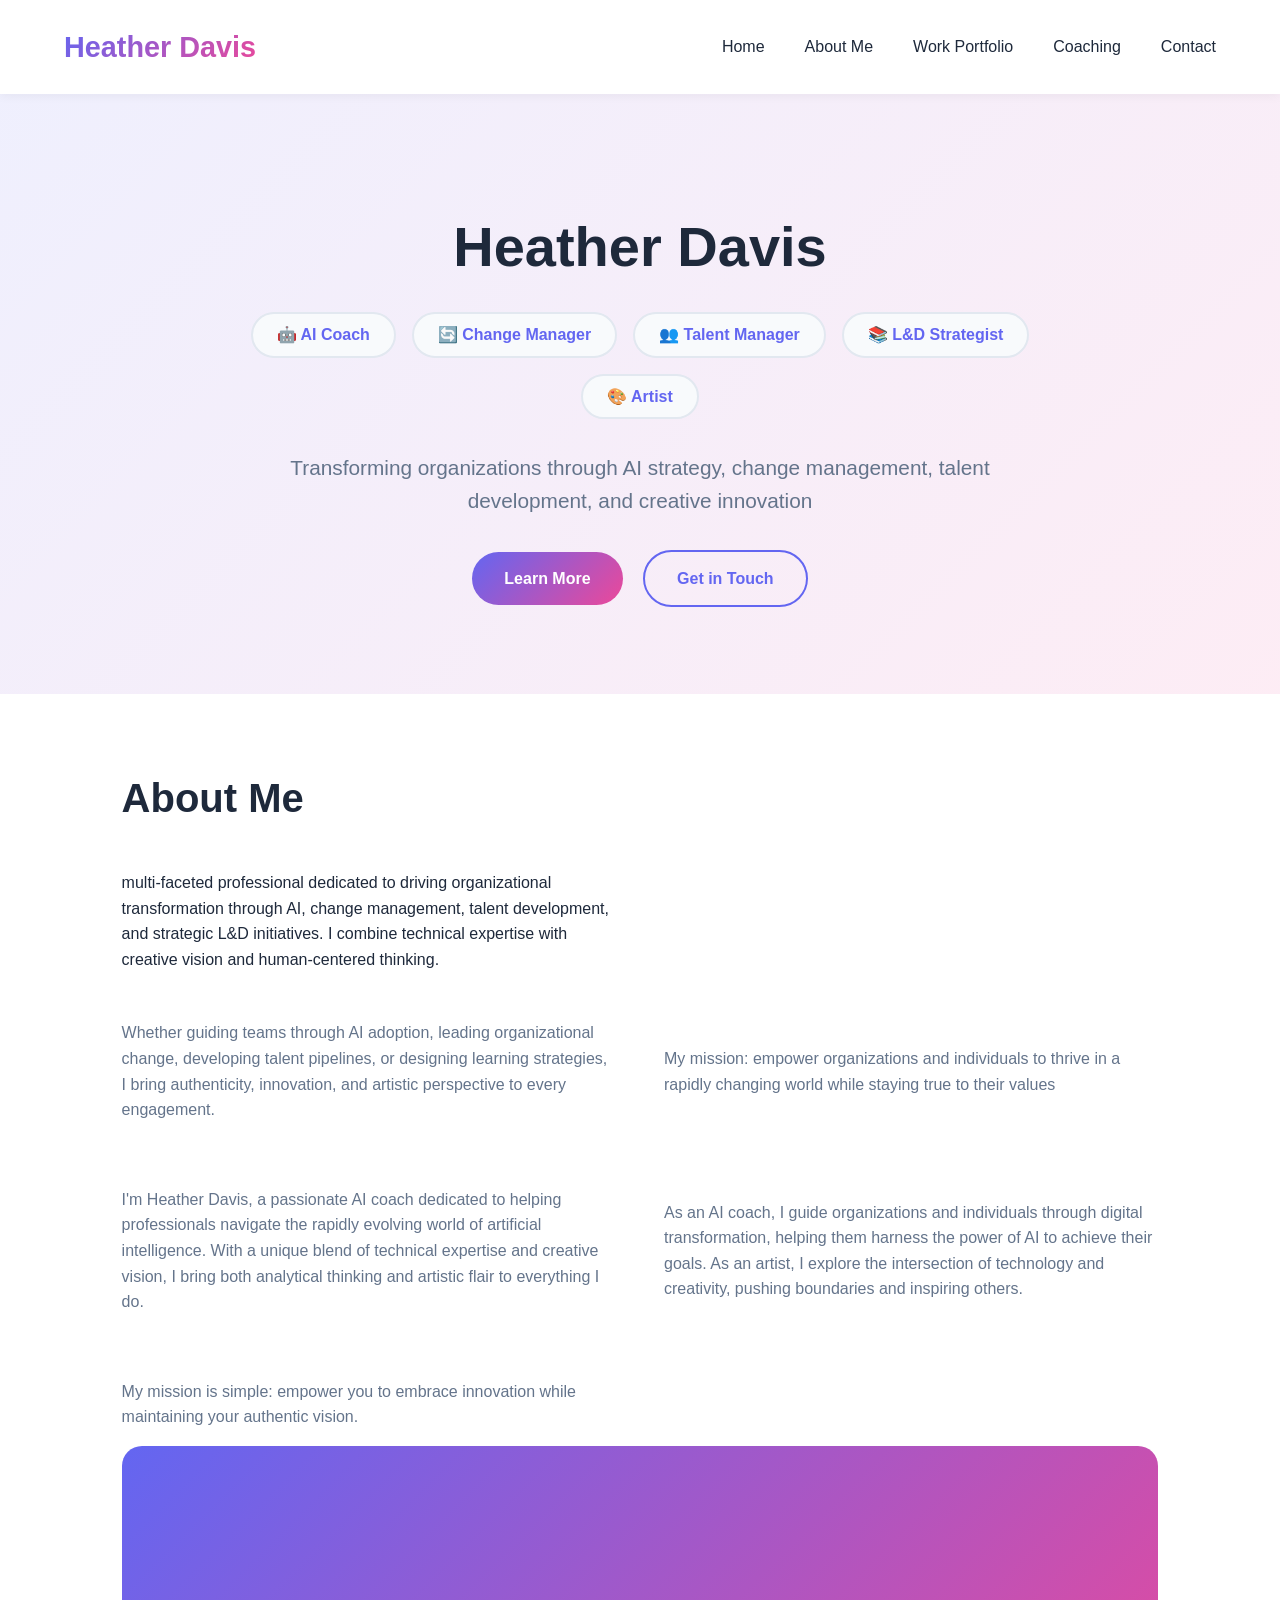
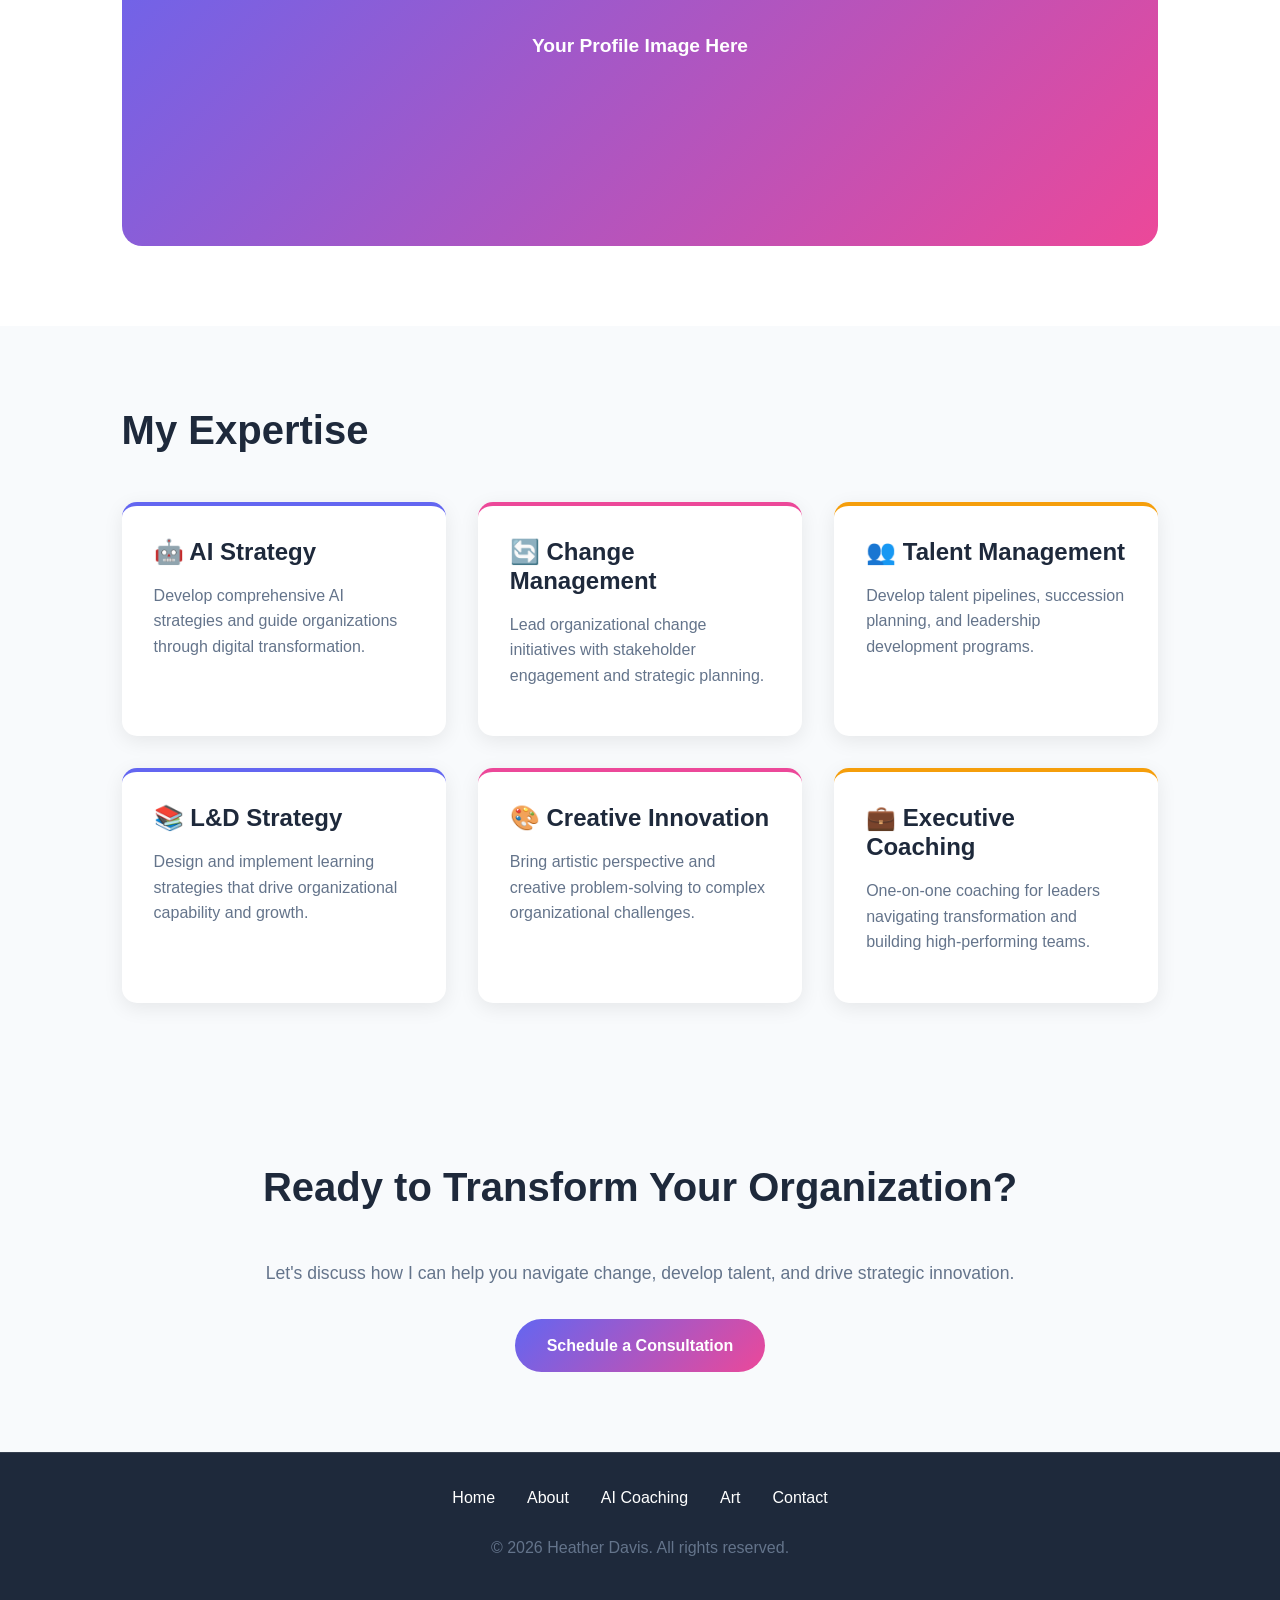
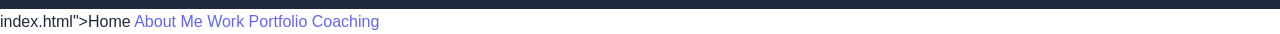
==== index.html @ 2536918d "first commit" ====
<!DOCTYPE html>
<html lang="en">
<head>
  <meta charset="UTF-8">
  <meta name="viewport" content="width=device-width, initial-scale=1.0">
  <title>Heather Davis - AI Coach & Artist</title>
  <link rel="stylesheet" href="css/styles.css">
</head>
<body>
  <!-- Navigation -->
  <header>
    <nav>
      <div class="logo">Heather Davis</div>
      <ul class="nav-links">
        <li><a href="index.html">Home</a></li>
        <li><a href="pages/about.html">About Me</a></li>
        <li><a href="pages/work-portfolio.html">Work Portfolio</a></li>
        <li><a href="pages/coaching.html">Coaching</a></li>
        <li><a href="pages/contact.html">Contact</a></li>
      </ul>
    </nav>
  </header>

  <!-- Hero Section -->
  <section id="home" class="hero">
    <div class="hero-content">
      <h1>Heather Davis</h1>
      <div class="hero-roles">
        <span class="role-badge">🤖 AI Coach</span>
        <span class="role-badge">🔄 Change Manager</span>
        <span class="role-badge">👥 Talent Manager</span>
        <span class="role-badge">📚 L&D Strategist</span>
        <span class="role-badge">🎨 Artist</span>
      </div>
      <p class="hero-subtitle">Transforming organizations through AI strategy, change management, talent development, and creative innovation</p>
      <div style="margin-top: 2rem;">
        <a href="pages/about.html" class="btn btn-primary">Learn More</a>
        <a href="pages/contact.html" class="btn btn-secondary" style="margin-left: 1rem;">Get in Touch</a>
      </div>
    </div>
  </section>

  <!-- About Section -->
  <section id="about">
    <div class="container">
      <h2>About Me</h2>
      <div class="about">multi-faceted professional dedicated to driving organizational transformation through AI, change management, talent development, and strategic L&D initiatives. I combine technical expertise with creative vision and human-centered thinking.</p>
          <p>Whether guiding teams through AI adoption, leading organizational change, developing talent pipelines, or designing learning strategies, I bring authenticity, innovation, and artistic perspective to every engagement.</p>
          <p>My mission: empower organizations and individuals to thrive in a rapidly changing world while staying true to their values
          <p>I'm Heather Davis, a passionate AI coach dedicated to helping professionals navigate the rapidly evolving world of artificial intelligence. With a unique blend of technical expertise and creative vision, I bring both analytical thinking and artistic flair to everything I do.</p>
          <p>As an AI coach, I guide organizations and individuals through digital transformation, helping them harness the power of AI to achieve their goals. As an artist, I explore the intersection of technology and creativity, pushing boundaries and inspiring others.</p>
          <p>My mission is simple: empower you to embrace innovation while maintaining your authentic vision.</p>
        </div>
        <div class="about-image">
          Your Profile Image Here
        </div>
      </div>
    </div>
  </section>

  <!-- Services Section -->
  <section class="services">
    <div class="container">
      <h2>My Expertise</h2>
      <div class="services-grid">
        <div class="service-card">
          <h3>🤖 AI Strategy</h3>
          <p>Develop comprehensive AI strategies and guide organizations through digital transformation.</p>
        </div>
        <div class="service-card accent-pink">
          <h3>🔄 Change Management</h3>
          <p>Lead organizational change initiatives with stakeholder engagement and strategic planning.</p>
        </div>
        <div class="service-card accent-orange">
          <h3>👥 Talent Management</h3>
          <p>Develop talent pipelines, succession planning, and leadership development programs.</p>
        </div>
        <div class="service-card">
          <h3>📚 L&D Strategy</h3>
          <p>Design and implement learning strategies that drive organizational capability and growth.</p>
        </div>
        <div class="service-card accent-pink">
          <h3>🎨 Creative Innovation</h3>
          <p>Bring artistic perspective and creative problem-solving to complex organizational challenges.</p>
        </div>
        <div class="service-card accent-orange">
          <h3>💼 Executive Coaching</h3>
          <p>One-on-one coaching for leaders navigating transformation and building high-performing teams.</p>
        </div>
      </div>
    </div>
  </section>

  <!-- CTA Section -->
  <section style="background: var(--light-bg); text-align: center; padding: 5rem 5%;">
    <div class="container">
      <h2>Ready to Transform Your Organization?</h2>
      <p style="font-size: 1.1rem; margin-bottom: 2rem;">Let's discuss how I can help you navigate change, develop talent, and drive strategic innovation.</p>
      <a href="pages/contact.html" class="btn btn-primary">Schedule a Consultation</a>
    </div>
  </section>

  <!-- Footer -->
  <footer>
    <div class="footer-content">
      <div class="footer-links">
        <a href="#home">Home</a>
        <a href="#about">About</a>
        <a href="pages/coaching.html">AI Coaching</a>
        <a href="pages/art.html">Art</a>
        <a href="#contact">Contact</a>
      </div>
      <p>&copy; 2026 Heather Davis. All rights reserved.</p>
    </div>
  </footer>
</body>
</html>
index.html">Home</a>
        <a href="pages/about.html">About Me</a>
        <a href="pages/work-portfolio.html">Work Portfolio</a>
        <a href="pages/coaching.html">Coaching</a>
        <a href="pages/contact.html
---- css/styles.css ----
/* Root Variables */
:root {
  --primary-color: #6366f1;
  --secondary-color: #ec4899;
  --accent-color: #f59e0b;
  --dark-bg: #0f172a;
  --light-bg: #f8fafc;
  --text-dark: #1e293b;
  --text-light: #64748b;
  --border-color: #e2e8f0;
}

/* Global Styles */
* {
  margin: 0;
  padding: 0;
  box-sizing: border-box;
}

html {
  scroll-behavior: smooth;
}

body {
  font-family: 'Segoe UI', Tahoma, Geneva, Verdana, sans-serif;
  line-height: 1.6;
  color: var(--text-dark);
  background-color: #fff;
}

/* Typography */
h1, h2, h3, h4, h5, h6 {
  font-weight: 700;
  line-height: 1.2;
}

h1 {
  font-size: 3.5rem;
}

h2 {
  font-size: 2.5rem;
}

h3 {
  font-size: 1.5rem;
}

p {
  color: var(--text-light);
  margin-bottom: 1rem;
}

a {
  color: var(--primary-color);
  text-decoration: none;
  transition: color 0.3s ease;
}

a:hover {
  color: var(--secondary-color);
}

/* Navigation */
header {
  background: #fff;
  box-shadow: 0 2px 10px rgba(0, 0, 0, 0.05);
  position: sticky;
  top: 0;
  z-index: 100;
}

nav {
  display: flex;
  justify-content: space-between;
  align-items: center;
  padding: 1.5rem 5%;
  max-width: 1400px;
  margin: 0 auto;
}

.logo {
  font-size: 1.8rem;
  font-weight: 800;
  background: linear-gradient(135deg, var(--primary-color) 0%, var(--secondary-color) 100%);
  -webkit-background-clip: text;
  -webkit-text-fill-color: transparent;
  background-clip: text;
}

.nav-links {
  display: flex;
  list-style: none;
  gap: 2.5rem;
}

.nav-links a {
  color: var(--text-dark);
  font-weight: 500;
  transition: all 0.3s ease;
  position: relative;
}

.nav-links a::after {
  content: '';
  position: absolute;
  bottom: -5px;
  left: 0;
  width: 0;
  height: 2px;
  background: var(--primary-color);
  transition: width 0.3s ease;
}

.nav-links a:hover::after {
  width: 100%;
}

/* Button Styles */
.btn {
  display: inline-block;
  padding: 0.875rem 2rem;
  border-radius: 50px;
  font-weight: 600;
  transition: all 0.3s ease;
  border: none;
  cursor: pointer;
  text-decoration: none;
}

.btn-primary {
  background: linear-gradient(135deg, var(--primary-color) 0%, var(--secondary-color) 100%);
  color: white;
}

.btn-primary:hover {
  transform: translateY(-2px);
  box-shadow: 0 10px 25px rgba(99, 102, 241, 0.3);
}

.btn-secondary {
  background: transparent;
  border: 2px solid var(--primary-color);
  color: var(--primary-color);
}

.btn-secondary:hover {
  background: var(--primary-color);
  color: white;
}

/* Hero Section */
.hero {
  background: linear-gradient(135deg, rgba(99, 102, 241, 0.1) 0%, rgba(236, 72, 153, 0.1) 100%);
  padding: 6rem 5% 4rem;
  text-align: center;
  min-height: 600px;
  display: flex;
  flex-direction: column;
  justify-content: center;
  align-items: center;
}

.hero-content {
  max-width: 800px;
}

.hero h1 {
  margin-bottom: 1rem;
  color: var(--text-dark);
}

.hero-subtitle {
  font-size: 1.3rem;
  color: var(--text-light);
  margin-bottom: 2rem;
}

.hero-roles {
  display: flex;
  justify-content: center;
  gap: 1rem;
  margin: 2rem 0;
  flex-wrap: wrap;
}

.role-badge {
  display: inline-block;
  padding: 0.5rem 1.5rem;
  background: var(--light-bg);
  border: 2px solid var(--border-color);
  border-radius: 25px;
  font-weight: 600;
  color: var(--primary-color);
}

/* Container */
.container {
  max-width: 1200px;
  margin: 0 auto;
  padding: 0 5%;
}

/* Sections */
section {
  padding: 5rem 5%;
}

section h2 {
  margin-bottom: 3rem;
  color: var(--text-dark);
}

/* About Section */
.about {
  display: grid;
  grid-template-columns: 1fr 1fr;
  gap: 3rem;
  align-items: center;
}

.about-text h3 {
  color: var(--primary-color);
  margin-bottom: 1rem;
}

.about-text p {
  margin-bottom: 1.5rem;
  font-size: 1.1rem;
}

.about-image {
  background: linear-gradient(135deg, var(--primary-color) 0%, var(--secondary-color) 100%);
  border-radius: 20px;
  min-height: 400px;
  display: flex;
  align-items: center;
  justify-content: center;
  color: white;
  font-size: 1.2rem;
  font-weight: 600;
}

/* Services / Features */
.services {
  background: var(--light-bg);
}

.services-grid {
  display: grid;
  grid-template-columns: repeat(auto-fit, minmax(280px, 1fr));
  gap: 2rem;
}

.service-card {
  background: white;
  padding: 2rem;
  border-radius: 15px;
  box-shadow: 0 5px 20px rgba(0, 0, 0, 0.08);
  transition: all 0.3s ease;
  border-top: 4px solid var(--primary-color);
}

.service-card:hover {
  transform: translateY(-5px);
  box-shadow: 0 15px 40px rgba(0, 0, 0, 0.12);
}

.service-card h3 {
  color: var(--text-dark);
  margin-bottom: 1rem;
}

.service-card.accent-pink {
  border-top-color: var(--secondary-color);
}

.service-card.accent-orange {
  border-top-color: var(--accent-color);
}

/* Portfolio Section */
.portfolio-grid {
  display: grid;
  grid-template-columns: repeat(auto-fit, minmax(300px, 1fr));
  gap: 2rem;
}

.portfolio-item {
  border-radius: 15px;
  overflow: hidden;
  box-shadow: 0 5px 20px rgba(0, 0, 0, 0.1);
  transition: all 0.3s ease;
  background: linear-gradient(135deg, var(--primary-color) 0%, var(--secondary-color) 100%);
  min-height: 250px;
  display: flex;
  align-items: center;
  justify-content: center;
  color: white;
  font-weight: 600;
  font-size: 1.1rem;
  text-align: center;
  padding: 2rem;
}

.portfolio-item:hover {
  transform: scale(1.05);
  box-shadow: 0 15px 40px rgba(0, 0, 0, 0.2);
}

/* Contact Section */
.contact {
  background: linear-gradient(135deg, var(--dark-bg) 0%, rgba(15, 23, 42, 0.8) 100%);
  color: white;
  text-align: center;
}

.contact h2 {
  color: white;
}

.contact p {
  color: rgba(255, 255, 255, 0.8);
}

.contact-content {
  display: grid;
  grid-template-columns: repeat(auto-fit, minmax(250px, 1fr));
  gap: 2rem;
  margin: 3rem 0;
}

.contact-item {
  background: rgba(255, 255, 255, 0.1);
  padding: 2rem;
  border-radius: 15px;
  border: 1px solid rgba(255, 255, 255, 0.2);
}

.contact-item h3 {
  color: var(--primary-color);
  margin-bottom: 0.5rem;
}

.contact-item a {
  color: white;
  font-weight: 600;
}

/* Footer */
footer {
  background: var(--text-dark);
  color: white;
  text-align: center;
  padding: 2rem 5%;
  border-top: 1px solid rgba(255, 255, 255, 0.1);
}

.footer-content {
  max-width: 1200px;
  margin: 0 auto;
}

.footer-links {
  display: flex;
  justify-content: center;
  gap: 2rem;
  margin-bottom: 1.5rem;
  flex-wrap: wrap;
}

.footer-links a {
  color: white;
  transition: color 0.3s ease;
}

.footer-links a:hover {
  color: var(--primary-color);
}

/* Responsive */
@media (max-width: 768px) {
  h1 {
    font-size: 2.5rem;
  }

  h2 {
    font-size: 1.8rem;
  }

  nav {
    flex-direction: column;
    gap: 1.5rem;
  }

  .nav-links {
    gap: 1.5rem;
    flex-wrap: wrap;
    justify-content: center;
  }

  .hero {
    padding: 3rem 5%;
    min-height: auto;
  }

  .about {
    grid-template-columns: 1fr;
  }

  section {
    padding: 3rem 5%;
  }

  .portfolio-grid,
  .services-grid {
    grid-template-columns: 1fr;
  }
}

@media (max-width: 480px) {
  h1 {
    font-size: 1.8rem;
  }

  h2 {
    font-size: 1.3rem;
  }

  .nav-links {
    gap: 1rem;
  }

  .btn {
    padding: 0.75rem 1.5rem;
    font-size: 0.9rem;
  }
}
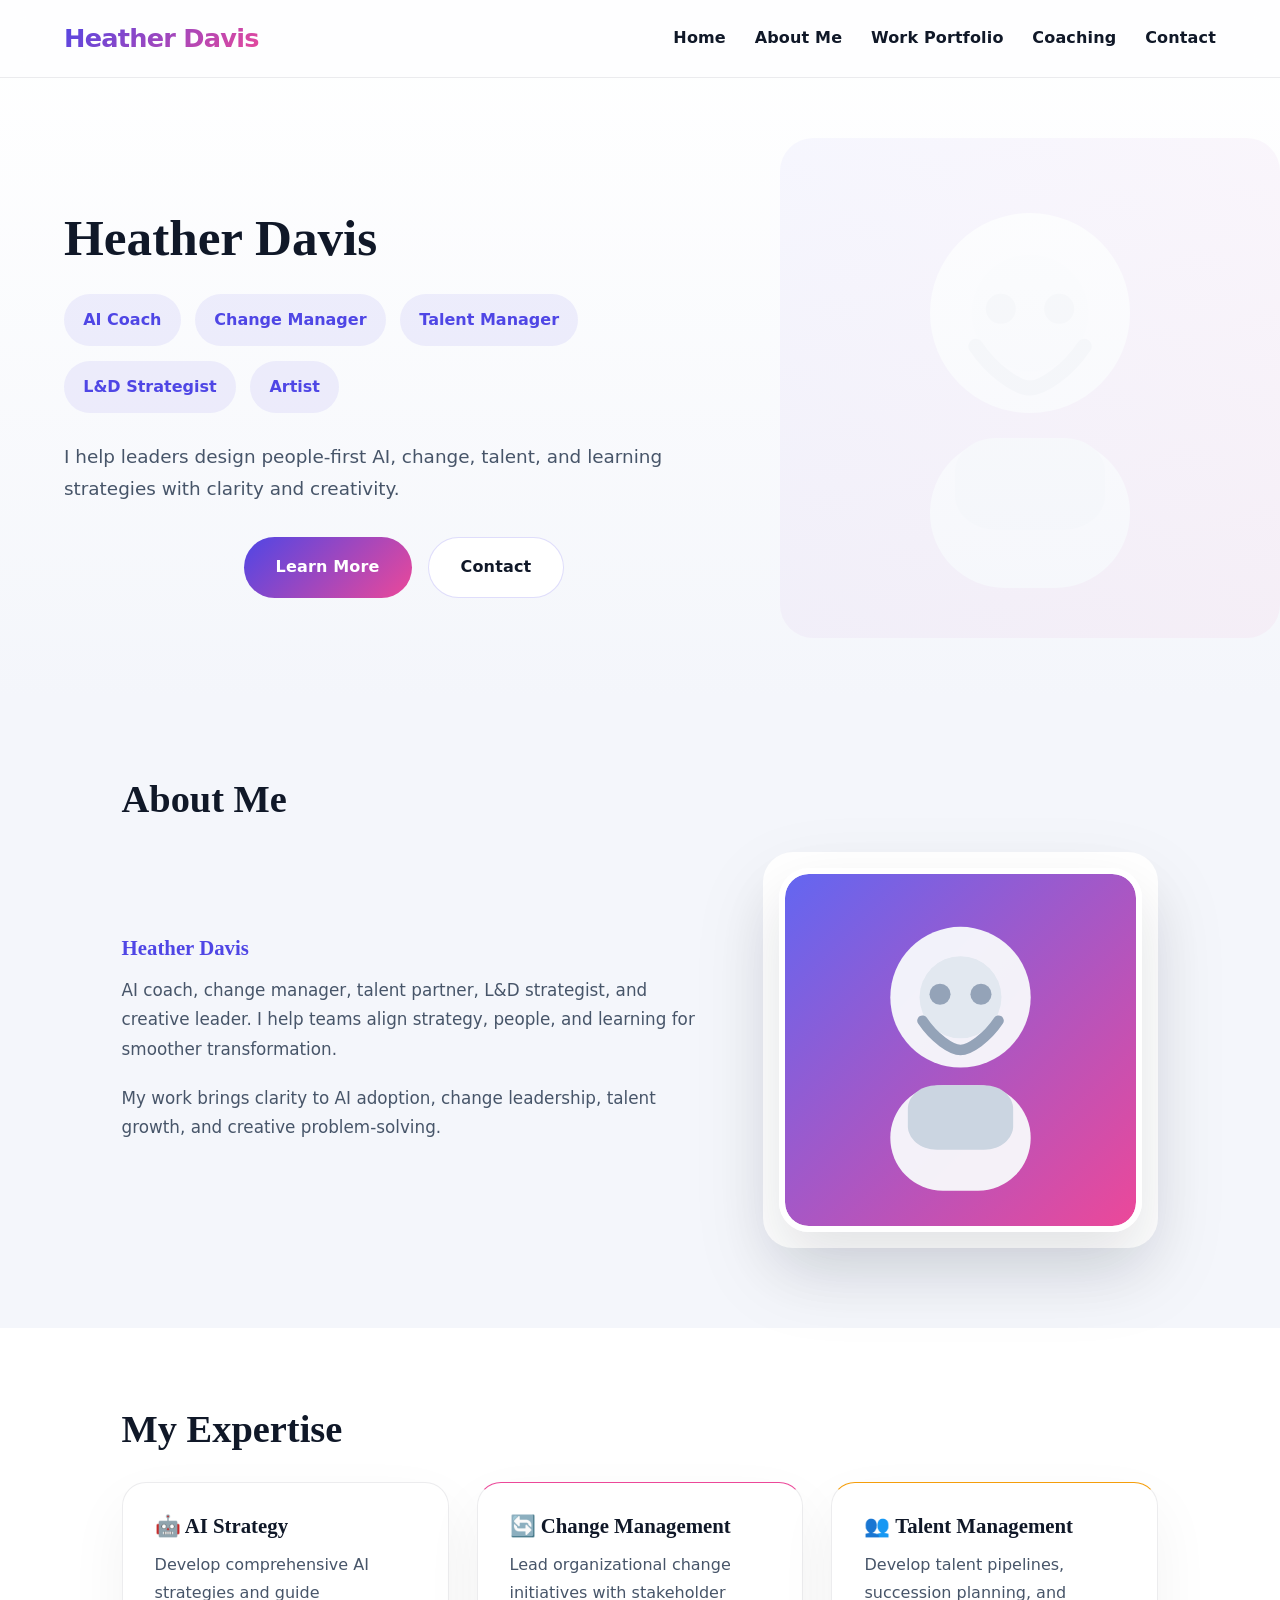
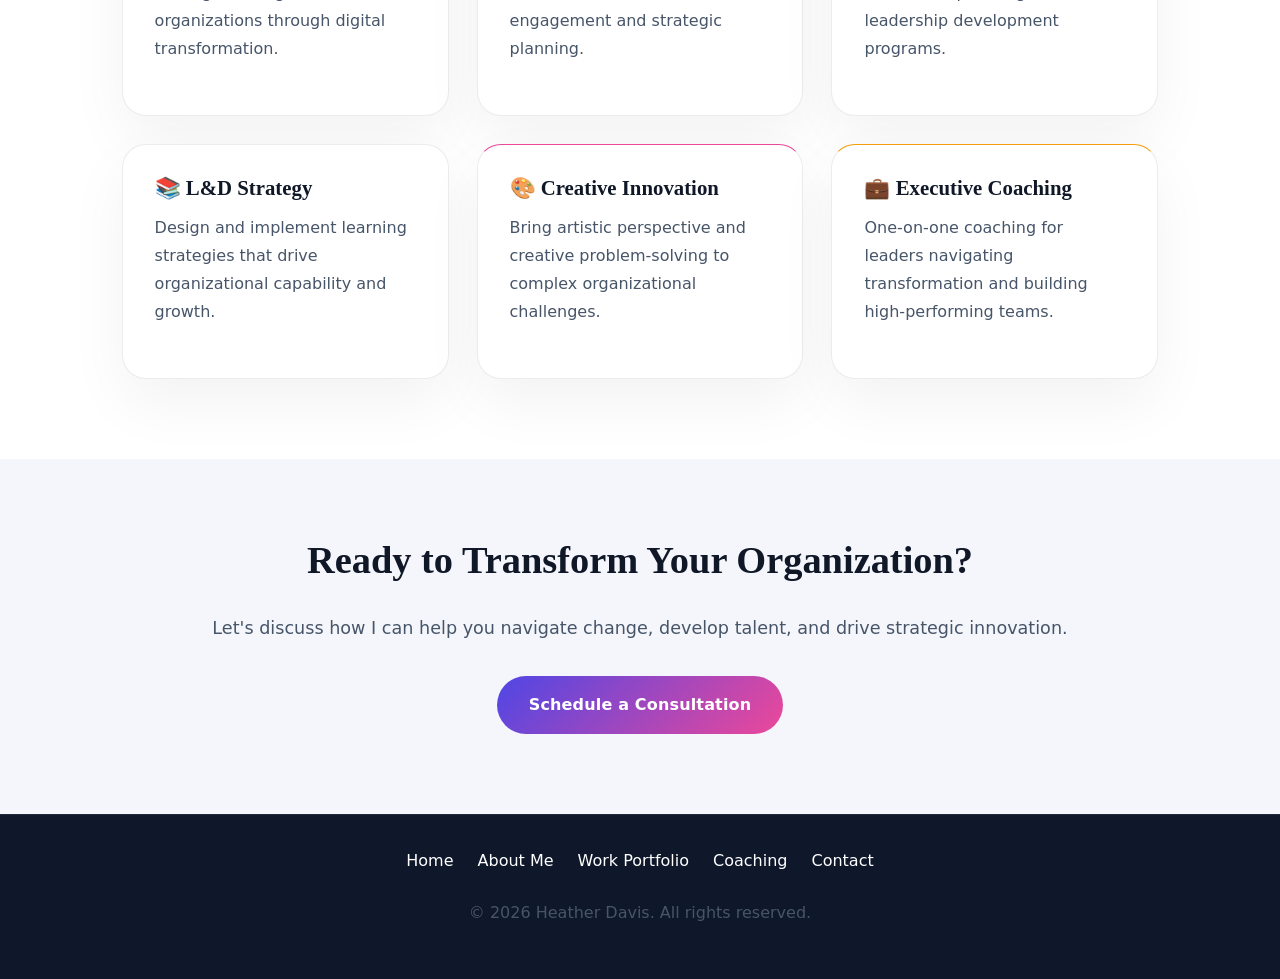
==== commit 37fdbbb2: "update site design" ====
--- a/index.html
+++ b/index.html
@@ -26,16 +26,16 @@
     <div class="hero-content">
       <h1>Heather Davis</h1>
       <div class="hero-roles">
-        <span class="role-badge">🤖 AI Coach</span>
-        <span class="role-badge">🔄 Change Manager</span>
-        <span class="role-badge">👥 Talent Manager</span>
-        <span class="role-badge">📚 L&D Strategist</span>
-        <span class="role-badge">🎨 Artist</span>
+        <span class="role-badge">AI Coach</span>
+        <span class="role-badge">Change Manager</span>
+        <span class="role-badge">Talent Manager</span>
+        <span class="role-badge">L&D Strategist</span>
+        <span class="role-badge">Artist</span>
       </div>
-      <p class="hero-subtitle">Transforming organizations through AI strategy, change management, talent development, and creative innovation</p>
-      <div style="margin-top: 2rem;">
+      <p class="hero-subtitle">I help leaders design people-first AI, change, talent, and learning strategies with clarity and creativity.</p>
+      <div style="margin-top: 2rem; display: flex; gap: 1rem; flex-wrap: wrap; justify-content: center;">
         <a href="pages/about.html" class="btn btn-primary">Learn More</a>
-        <a href="pages/contact.html" class="btn btn-secondary" style="margin-left: 1rem;">Get in Touch</a>
+        <a href="pages/contact.html" class="btn btn-secondary">Contact</a>
       </div>
     </div>
   </section>
@@ -44,15 +44,14 @@
   <section id="about">
     <div class="container">
       <h2>About Me</h2>
-      <div class="about">multi-faceted professional dedicated to driving organizational transformation through AI, change management, talent development, and strategic L&D initiatives. I combine technical expertise with creative vision and human-centered thinking.</p>
-          <p>Whether guiding teams through AI adoption, leading organizational change, developing talent pipelines, or designing learning strategies, I bring authenticity, innovation, and artistic perspective to every engagement.</p>
-          <p>My mission: empower organizations and individuals to thrive in a rapidly changing world while staying true to their values
-          <p>I'm Heather Davis, a passionate AI coach dedicated to helping professionals navigate the rapidly evolving world of artificial intelligence. With a unique blend of technical expertise and creative vision, I bring both analytical thinking and artistic flair to everything I do.</p>
-          <p>As an AI coach, I guide organizations and individuals through digital transformation, helping them harness the power of AI to achieve their goals. As an artist, I explore the intersection of technology and creativity, pushing boundaries and inspiring others.</p>
-          <p>My mission is simple: empower you to embrace innovation while maintaining your authentic vision.</p>
+      <div class="about">
+        <div class="about-text">
+          <h3>Heather Davis</h3>
+          <p>AI coach, change manager, talent partner, L&D strategist, and creative leader. I help teams align strategy, people, and learning for smoother transformation.</p>
+          <p>My work brings clarity to AI adoption, change leadership, talent growth, and creative problem-solving.</p>
         </div>
         <div class="about-image">
-          Your Profile Image Here
+          <img src="assets/headshot.svg" alt="Headshot of Heather Davis" class="profile-photo">
         </div>
       </div>
     </div>
@@ -104,19 +103,14 @@
   <footer>
     <div class="footer-content">
       <div class="footer-links">
-        <a href="#home">Home</a>
-        <a href="#about">About</a>
-        <a href="pages/coaching.html">AI Coaching</a>
-        <a href="pages/art.html">Art</a>
-        <a href="#contact">Contact</a>
+        <a href="index.html">Home</a>
+        <a href="pages/about.html">About Me</a>
+        <a href="pages/work-portfolio.html">Work Portfolio</a>
+        <a href="pages/coaching.html">Coaching</a>
+        <a href="pages/contact.html">Contact</a>
       </div>
       <p>&copy; 2026 Heather Davis. All rights reserved.</p>
     </div>
   </footer>
 </body>
 </html>
-index.html">Home</a>
-        <a href="pages/about.html">About Me</a>
-        <a href="pages/work-portfolio.html">Work Portfolio</a>
-        <a href="pages/coaching.html">Coaching</a>
-        <a href="pages/contact.html
--- a/css/styles.css
+++ b/css/styles.css
@@ -1,13 +1,13 @@
 /* Root Variables */
 :root {
-  --primary-color: #6366f1;
+  --primary-color: #4f46e5;
   --secondary-color: #ec4899;
   --accent-color: #f59e0b;
   --dark-bg: #0f172a;
-  --light-bg: #f8fafc;
-  --text-dark: #1e293b;
-  --text-light: #64748b;
-  --border-color: #e2e8f0;
+  --light-bg: #f4f6fb;
+  --text-dark: #101828;
+  --text-light: #475569;
+  --border-color: #dbeafe;
 }
 
 /* Global Styles */
@@ -22,39 +22,72 @@
 }
 
 body {
-  font-family: 'Segoe UI', Tahoma, Geneva, Verdana, sans-serif;
-  line-height: 1.6;
-  color: var(--text-dark);
-  background-color: #fff;
+  font-family: Inter, system-ui, -apple-system, BlinkMacSystemFont, 'Segoe UI', sans-serif;
+  font-size: 1rem;
+  line-height: 1.75;
+  color: var(--text-dark);
+  background-color: var(--light-bg);
+  text-rendering: optimizeLegibility;
+}
+
+img {
+  max-width: 100%;
+  display: block;
+}
+
+button,
+input,
+textarea,
+select {
+  font: inherit;
 }
 
 /* Typography */
-h1, h2, h3, h4, h5, h6 {
+body,
+button,
+input,
+textarea,
+select,
+a {
+  font-family: Inter, system-ui, -apple-system, BlinkMacSystemFont, 'Segoe UI', sans-serif;
+}
+
+h1,
+h2,
+h3,
+h4,
+h5,
+h6 {
+  font-family: Georgia, Cambria, 'Times New Roman', serif;
   font-weight: 700;
-  line-height: 1.2;
+  line-height: 1.1;
 }
 
 h1 {
-  font-size: 3.5rem;
+  font-size: clamp(2.8rem, 4vw, 4rem);
 }
 
 h2 {
-  font-size: 2.5rem;
+  font-size: clamp(2rem, 3vw, 2.8rem);
 }
 
 h3 {
-  font-size: 1.5rem;
+  font-size: 1.3rem;
+}
+
+p,
+li {
+  color: var(--text-light);
 }
 
 p {
-  color: var(--text-light);
-  margin-bottom: 1rem;
+  margin-bottom: 1.25rem;
 }
 
 a {
   color: var(--primary-color);
   text-decoration: none;
-  transition: color 0.3s ease;
+  transition: color 0.25s ease;
 }
 
 a:hover {
@@ -63,8 +96,9 @@
 
 /* Navigation */
 header {
-  background: #fff;
-  box-shadow: 0 2px 10px rgba(0, 0, 0, 0.05);
+  background: rgba(255, 255, 255, 0.88);
+  backdrop-filter: blur(12px);
+  border-bottom: 1px solid rgba(15, 23, 42, 0.08);
   position: sticky;
   top: 0;
   z-index: 100;
@@ -74,42 +108,42 @@
   display: flex;
   justify-content: space-between;
   align-items: center;
-  padding: 1.5rem 5%;
+  padding: 1rem 5%;
   max-width: 1400px;
   margin: 0 auto;
 }
 
 .logo {
-  font-size: 1.8rem;
+  font-size: 1.6rem;
   font-weight: 800;
-  background: linear-gradient(135deg, var(--primary-color) 0%, var(--secondary-color) 100%);
+  letter-spacing: -0.03em;
+  background: linear-gradient(135deg, var(--primary-color), var(--secondary-color));
   -webkit-background-clip: text;
   -webkit-text-fill-color: transparent;
-  background-clip: text;
 }
 
 .nav-links {
   display: flex;
   list-style: none;
-  gap: 2.5rem;
+  gap: 1.8rem;
 }
 
 .nav-links a {
   color: var(--text-dark);
-  font-weight: 500;
-  transition: all 0.3s ease;
+  font-weight: 600;
+  letter-spacing: 0.01em;
   position: relative;
 }
 
 .nav-links a::after {
   content: '';
   position: absolute;
-  bottom: -5px;
+  bottom: -6px;
   left: 0;
   width: 0;
   height: 2px;
   background: var(--primary-color);
-  transition: width 0.3s ease;
+  transition: width 0.25s ease;
 }
 
 .nav-links a:hover::after {
@@ -118,14 +152,16 @@
 
 /* Button Styles */
 .btn {
-  display: inline-block;
-  padding: 0.875rem 2rem;
-  border-radius: 50px;
-  font-weight: 600;
-  transition: all 0.3s ease;
+  display: inline-flex;
+  align-items: center;
+  justify-content: center;
+  padding: 0.95rem 2rem;
+  border-radius: 999px;
+  font-weight: 700;
+  letter-spacing: 0.01em;
+  transition: transform 0.25s ease, box-shadow 0.25s ease;
   border: none;
   cursor: pointer;
-  text-decoration: none;
 }
 
 .btn-primary {
@@ -135,34 +171,36 @@
 
 .btn-primary:hover {
   transform: translateY(-2px);
-  box-shadow: 0 10px 25px rgba(99, 102, 241, 0.3);
+  box-shadow: 0 18px 40px rgba(79, 70, 229, 0.18);
 }
 
 .btn-secondary {
-  background: transparent;
-  border: 2px solid var(--primary-color);
-  color: var(--primary-color);
+  background: white;
+  border: 1.5px solid rgba(79, 70, 229, 0.18);
+  color: var(--text-dark);
 }
 
 .btn-secondary:hover {
-  background: var(--primary-color);
-  color: white;
+  background: rgba(79, 70, 229, 0.06);
 }
 
 /* Hero Section */
 .hero {
-  background: linear-gradient(135deg, rgba(99, 102, 241, 0.1) 0%, rgba(236, 72, 153, 0.1) 100%);
+  background: linear-gradient(180deg, rgba(255, 255, 255, 0.95), rgba(244, 246, 251, 0.95)),
+    url('../assets/headshot.svg') center right / 500px no-repeat;
   padding: 6rem 5% 4rem;
-  text-align: center;
-  min-height: 600px;
+  min-height: 620px;
   display: flex;
-  flex-direction: column;
-  justify-content: center;
   align-items: center;
 }
 
+.hero-alt {
+  background: linear-gradient(180deg, rgba(255, 255, 255, 0.95), rgba(244, 246, 251, 0.95));
+}
+
 .hero-content {
-  max-width: 800px;
+  max-width: 680px;
+  text-align: left;
 }
 
 .hero h1 {
@@ -171,27 +209,107 @@
 }
 
 .hero-subtitle {
-  font-size: 1.3rem;
+  font-size: 1.15rem;
   color: var(--text-light);
   margin-bottom: 2rem;
+  max-width: 680px;
 }
 
 .hero-roles {
   display: flex;
-  justify-content: center;
-  gap: 1rem;
-  margin: 2rem 0;
   flex-wrap: wrap;
+  gap: 0.9rem;
+  margin: 1.75rem 0;
 }
 
 .role-badge {
-  display: inline-block;
-  padding: 0.5rem 1.5rem;
+  padding: 0.75rem 1.2rem;
+  border-radius: 999px;
+  background: rgba(79, 70, 229, 0.08);
+  color: var(--primary-color);
+  font-weight: 700;
+}
+
+.section-intro {
+  max-width: 760px;
+  margin: 0 auto 2.5rem;
+  color: var(--text-light);
+  line-height: 1.8;
+}
+
+.section-intro p {
+  margin-bottom: 0;
+}
+
+.section-alt {
   background: var(--light-bg);
-  border: 2px solid var(--border-color);
-  border-radius: 25px;
+}
+
+.card-grid,
+.contact-grid {
+  display: grid;
+  gap: 1.75rem;
+  grid-template-columns: repeat(auto-fit, minmax(280px, 1fr));
+}
+
+.contact-item {
+  background: white;
+  border: 1px solid rgba(15, 23, 42, 0.08);
+  border-radius: 24px;
+  padding: 1.75rem;
+  box-shadow: 0 20px 60px rgba(15, 23, 42, 0.04);
+}
+
+.contact-item h3 {
+  margin-bottom: 0.75rem;
+}
+
+.contact-item p {
+  margin-bottom: 1rem;
+  color: var(--text-light);
+}
+
+.contact-item a {
+  color: var(--primary-color);
+  font-weight: 700;
+}
+
+.form-card {
+  background: white;
+  border-radius: 24px;
+  padding: 2rem;
+  box-shadow: 0 30px 80px rgba(15, 23, 42, 0.08);
+  border: 1px solid rgba(15, 23, 42, 0.06);
+}
+
+.form-field {
+  display: grid;
+  gap: 0.75rem;
+  margin-bottom: 1.5rem;
+}
+
+.form-field label {
   font-weight: 600;
-  color: var(--primary-color);
+  color: var(--text-dark);
+}
+
+.form-field input,
+.form-field textarea,
+.form-field select {
+  width: 100%;
+  padding: 1rem 1.05rem;
+  border: 1px solid rgba(15, 23, 42, 0.12);
+  border-radius: 18px;
+  background: #fff;
+  transition: border-color 0.25s ease, box-shadow 0.25s ease;
+}
+
+.form-field input:focus,
+.form-field textarea:focus,
+.form-field select:focus {
+  outline: none;
+  border-color: rgba(79, 70, 229, 0.4);
+  box-shadow: 0 0 0 4px rgba(79, 70, 229, 0.08);
 }
 
 /* Container */
@@ -207,14 +325,20 @@
 }
 
 section h2 {
-  margin-bottom: 3rem;
-  color: var(--text-dark);
+  margin-bottom: 2rem;
+  color: var(--text-dark);
+}
+
+.section-intro {
+  max-width: 720px;
+  margin-bottom: 2rem;
+  color: var(--text-light);
 }
 
 /* About Section */
 .about {
   display: grid;
-  grid-template-columns: 1fr 1fr;
+  grid-template-columns: minmax(0, 1.5fr) minmax(260px, 1fr);
   gap: 3rem;
   align-items: center;
 }
@@ -225,92 +349,94 @@
 }
 
 .about-text p {
-  margin-bottom: 1.5rem;
-  font-size: 1.1rem;
+  margin-bottom: 1.25rem;
+  font-size: 1.05rem;
 }
 
 .about-image {
-  background: linear-gradient(135deg, var(--primary-color) 0%, var(--secondary-color) 100%);
-  border-radius: 20px;
-  min-height: 400px;
+  border-radius: 30px;
+  background: white;
+  padding: 1rem;
+  box-shadow: 0 30px 80px rgba(15, 23, 42, 0.08);
+  display: grid;
+  place-items: center;
+}
+
+.profile-photo {
+  width: 100%;
+  border-radius: 30px;
+  border: 6px solid white;
+  box-shadow: 0 28px 60px rgba(15, 23, 42, 0.12);
+}
+
+/* Services / Features */
+.services {
+  background: white;
+}
+
+.services-grid {
+  display: grid;
+  grid-template-columns: repeat(auto-fit, minmax(280px, 1fr));
+  gap: 1.75rem;
+}
+
+.service-card {
+  background: white;
+  border: 1px solid rgba(15, 23, 42, 0.08);
+  padding: 2rem;
+  border-radius: 24px;
+  box-shadow: 0 24px 60px rgba(15, 23, 42, 0.05);
+  transition: transform 0.3s ease, box-shadow 0.3s ease;
+}
+
+.service-card:hover {
+  transform: translateY(-4px);
+  box-shadow: 0 32px 80px rgba(15, 23, 42, 0.1);
+}
+
+.service-card h3 {
+  color: var(--text-dark);
+  margin-bottom: 0.85rem;
+}
+
+.service-card.accent-pink {
+  border-top-color: var(--secondary-color);
+}
+
+.service-card.accent-orange {
+  border-top-color: var(--accent-color);
+}
+
+/* Portfolio Section */
+.portfolio-grid {
+  display: grid;
+  grid-template-columns: repeat(auto-fit, minmax(280px, 1fr));
+  gap: 1.75rem;
+}
+
+.portfolio-item {
+  border-radius: 24px;
+  overflow: hidden;
+  background: white;
+  box-shadow: 0 24px 60px rgba(15, 23, 42, 0.06);
+  transition: transform 0.3s ease, box-shadow 0.3s ease;
+  min-height: 260px;
   display: flex;
   align-items: center;
   justify-content: center;
-  color: white;
-  font-size: 1.2rem;
-  font-weight: 600;
-}
-
-/* Services / Features */
-.services {
-  background: var(--light-bg);
-}
-
-.services-grid {
-  display: grid;
-  grid-template-columns: repeat(auto-fit, minmax(280px, 1fr));
-  gap: 2rem;
-}
-
-.service-card {
-  background: white;
-  padding: 2rem;
-  border-radius: 15px;
-  box-shadow: 0 5px 20px rgba(0, 0, 0, 0.08);
-  transition: all 0.3s ease;
-  border-top: 4px solid var(--primary-color);
-}
-
-.service-card:hover {
-  transform: translateY(-5px);
-  box-shadow: 0 15px 40px rgba(0, 0, 0, 0.12);
-}
-
-.service-card h3 {
-  color: var(--text-dark);
-  margin-bottom: 1rem;
-}
-
-.service-card.accent-pink {
-  border-top-color: var(--secondary-color);
-}
-
-.service-card.accent-orange {
-  border-top-color: var(--accent-color);
-}
-
-/* Portfolio Section */
-.portfolio-grid {
-  display: grid;
-  grid-template-columns: repeat(auto-fit, minmax(300px, 1fr));
-  gap: 2rem;
-}
-
-.portfolio-item {
-  border-radius: 15px;
-  overflow: hidden;
-  box-shadow: 0 5px 20px rgba(0, 0, 0, 0.1);
-  transition: all 0.3s ease;
-  background: linear-gradient(135deg, var(--primary-color) 0%, var(--secondary-color) 100%);
-  min-height: 250px;
-  display: flex;
-  align-items: center;
-  justify-content: center;
-  color: white;
-  font-weight: 600;
-  font-size: 1.1rem;
   text-align: center;
   padding: 2rem;
+  color: var(--text-dark);
 }
 
 .portfolio-item:hover {
-  transform: scale(1.05);
-  box-shadow: 0 15px 40px rgba(0, 0, 0, 0.2);
+  transform: translateY(-4px);
+  box-shadow: 0 34px 90px rgba(15, 23, 42, 0.12);
 }
 
 /* Contact Section */
 .contact {
-  background: linear-gradient(135deg, var(--dark-bg) 0%, rgba(15, 23, 42, 0.8) 100%);
+  background: linear-gradient(135deg, var(--dark-bg) 0%, rgba(15, 23, 42, 0.92) 100%);
   color: white;
   text-align: center;
 }
@@ -319,59 +445,54 @@
   color: white;
 }
 
-.contact p {
+.contact p,
+.contact-item p {
   color: rgba(255, 255, 255, 0.8);
 }
 
 .contact-content {
   display: grid;
-  grid-template-columns: repeat(auto-fit, minmax(250px, 1fr));
-  gap: 2rem;
+  grid-template-columns: repeat(auto-fit, minmax(260px, 1fr));
+  gap: 1.75rem;
   margin: 3rem 0;
 }
 
 .contact-item {
-  background: rgba(255, 255, 255, 0.1);
+  background: rgba(255, 255, 255, 0.08);
   padding: 2rem;
-  border-radius: 15px;
-  border: 1px solid rgba(255, 255, 255, 0.2);
+  border-radius: 24px;
+  border: 1px solid rgba(255, 255, 255, 0.15);
 }
 
 .contact-item h3 {
-  color: var(--primary-color);
-  margin-bottom: 0.5rem;
+  color: #ffffff;
+  margin-bottom: 0.75rem;
 }
 
 .contact-item a {
   color: white;
-  font-weight: 600;
+  font-weight: 700;
 }
 
 /* Footer */
 footer {
-  background: var(--text-dark);
+  background: var(--dark-bg);
   color: white;
   text-align: center;
   padding: 2rem 5%;
-  border-top: 1px solid rgba(255, 255, 255, 0.1);
-}
-
-.footer-content {
-  max-width: 1200px;
-  margin: 0 auto;
+  border-top: 1px solid rgba(255, 255, 255, 0.08);
 }
 
 .footer-links {
   display: flex;
   justify-content: center;
-  gap: 2rem;
+  gap: 1.5rem;
   margin-bottom: 1.5rem;
   flex-wrap: wrap;
 }
 
 .footer-links a {
   color: white;
-  transition: color 0.3s ease;
 }
 
 .footer-links a:hover {
@@ -379,29 +500,41 @@
 }
 
 /* Responsive */
+@media (max-width: 1024px) {
+  .hero {
+    background-position: top right;
+    min-height: 520px;
+  }
+}
+
 @media (max-width: 768px) {
   h1 {
     font-size: 2.5rem;
   }
 
   h2 {
-    font-size: 1.8rem;
+    font-size: 2rem;
   }
 
   nav {
-    flex-direction: column;
-    gap: 1.5rem;
-  }
-
-  .nav-links {
-    gap: 1.5rem;
     flex-wrap: wrap;
     justify-content: center;
+    gap: 1rem;
+  }
+
+  .nav-links {
+    gap: 1rem;
+    justify-content: center;
   }
 
   .hero {
-    padding: 3rem 5%;
+    padding: 3.5rem 5rem;
     min-height: auto;
+    background-image: none;
+  }
+
+  .hero-content {
+    text-align: center;
   }
 
   .about {
@@ -411,10 +544,12 @@
   section {
     padding: 3rem 5%;
   }
-
-  .portfolio-grid,
-  .services-grid {
-    grid-template-columns: 1fr;
+}
+
+@media (max-width: 480px) {
+  .btn {
+    width: 100%;
+    padding: 1rem 1.25rem;
   }
 }
 
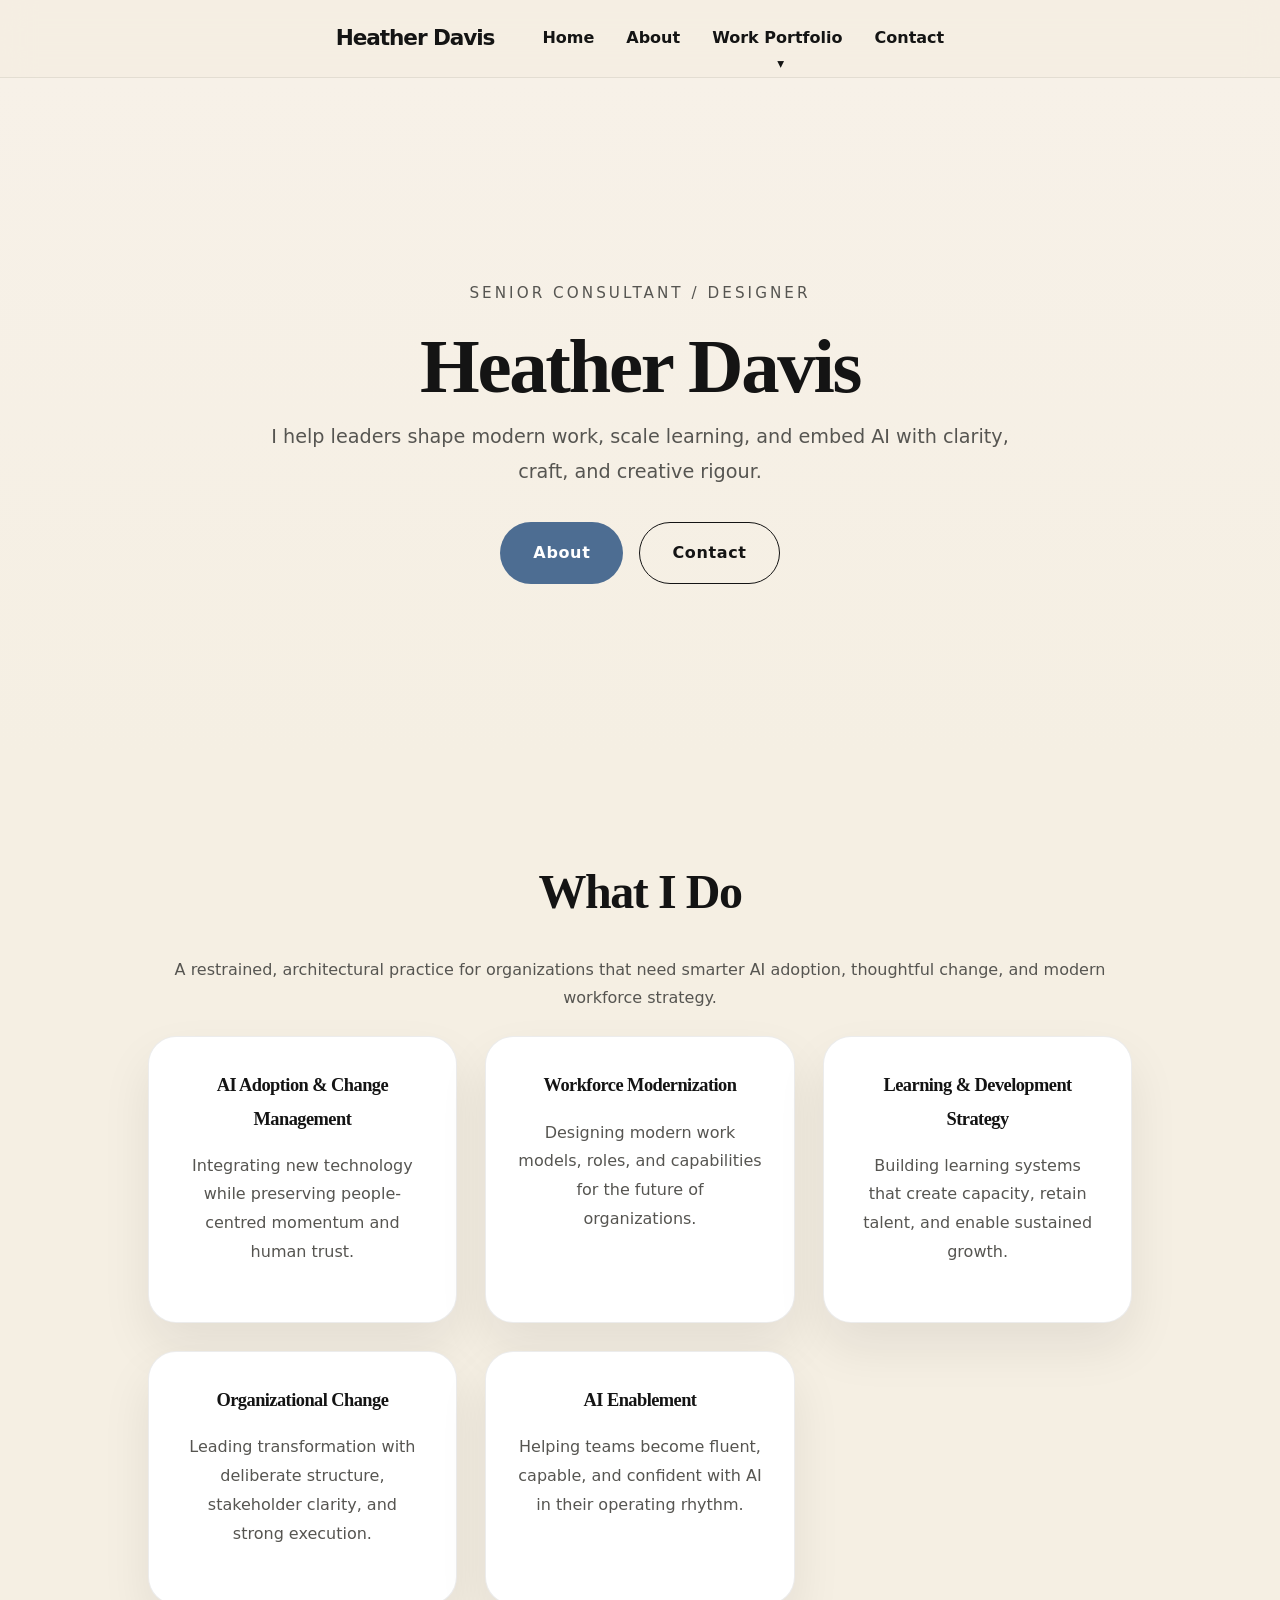
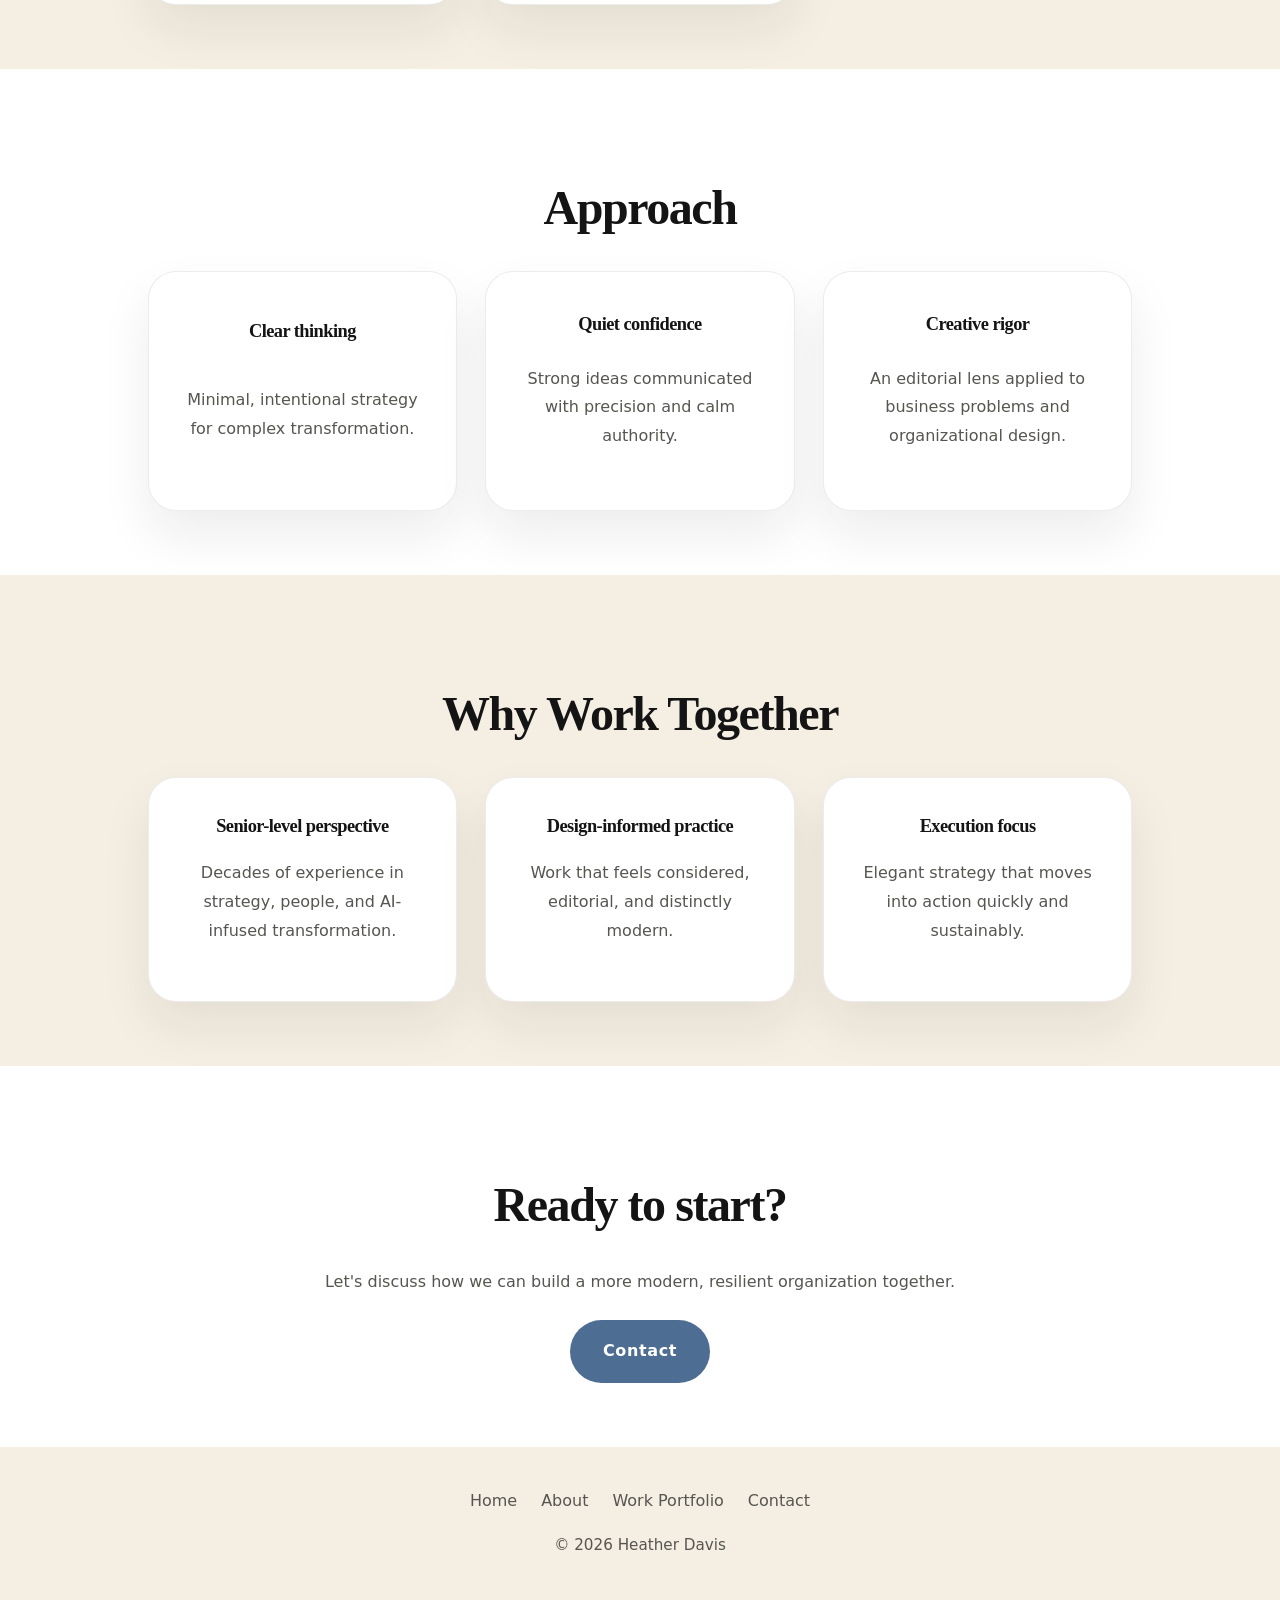
==== commit dc4237e9: "redesign site" ====
--- a/index.html
+++ b/index.html
@@ -1,116 +1,141 @@
-<!DOCTYPE html>
+﻿<!DOCTYPE html>
 <html lang="en">
 <head>
   <meta charset="UTF-8">
   <meta name="viewport" content="width=device-width, initial-scale=1.0">
-  <title>Heather Davis - AI Coach & Artist</title>
+  <title>Heather Davis — AI Adoption & Organizational Change</title>
   <link rel="stylesheet" href="css/styles.css">
 </head>
 <body>
-  <!-- Navigation -->
   <header>
     <nav>
       <div class="logo">Heather Davis</div>
       <ul class="nav-links">
         <li><a href="index.html">Home</a></li>
-        <li><a href="pages/about.html">About Me</a></li>
-        <li><a href="pages/work-portfolio.html">Work Portfolio</a></li>
-        <li><a href="pages/coaching.html">Coaching</a></li>
+        <li><a href="pages/about.html">About</a></li>
+        <li class="nav-group">
+          <a href="pages/work-portfolio.html">Work Portfolio</a>
+          <ul class="submenu">
+            <li><a href="pages/coaching.html">Coaching</a></li>
+          </ul>
+        </li>
         <li><a href="pages/contact.html">Contact</a></li>
       </ul>
     </nav>
   </header>
 
-  <!-- Hero Section -->
-  <section id="home" class="hero">
+  <section class="hero fade-section">
     <div class="hero-content">
+      <p class="hero-type">Senior consultant / designer</p>
       <h1>Heather Davis</h1>
-      <div class="hero-roles">
-        <span class="role-badge">AI Coach</span>
-        <span class="role-badge">Change Manager</span>
-        <span class="role-badge">Talent Manager</span>
-        <span class="role-badge">L&D Strategist</span>
-        <span class="role-badge">Artist</span>
-      </div>
-      <p class="hero-subtitle">I help leaders design people-first AI, change, talent, and learning strategies with clarity and creativity.</p>
-      <div style="margin-top: 2rem; display: flex; gap: 1rem; flex-wrap: wrap; justify-content: center;">
-        <a href="pages/about.html" class="btn btn-primary">Learn More</a>
+      <p class="hero-subtitle">I help leaders shape modern work, scale learning, and embed AI with clarity, craft, and creative rigour.</p>
+      <div class="hero-actions">
+        <a href="pages/about.html" class="btn btn-primary">About</a>
         <a href="pages/contact.html" class="btn btn-secondary">Contact</a>
       </div>
     </div>
   </section>
 
-  <!-- About Section -->
-  <section id="about">
+  <section class="fade-section">
     <div class="container">
-      <h2>About Me</h2>
-      <div class="about">
-        <div class="about-text">
-          <h3>Heather Davis</h3>
-          <p>AI coach, change manager, talent partner, L&D strategist, and creative leader. I help teams align strategy, people, and learning for smoother transformation.</p>
-          <p>My work brings clarity to AI adoption, change leadership, talent growth, and creative problem-solving.</p>
+      <h2>What I Do</h2>
+      <p class="section-intro">A restrained, architectural practice for organizations that need smarter AI adoption, thoughtful change, and modern workforce strategy.</p>
+      <div class="services-grid">
+        <div class="service-card">
+          <h3>AI Adoption & Change Management</h3>
+          <p>Integrating new technology while preserving people-centred momentum and human trust.</p>
         </div>
-        <div class="about-image">
-          <img src="assets/headshot.svg" alt="Headshot of Heather Davis" class="profile-photo">
+        <div class="service-card">
+          <h3>Workforce Modernization</h3>
+          <p>Designing modern work models, roles, and capabilities for the future of organizations.</p>
+        </div>
+        <div class="service-card">
+          <h3>Learning & Development Strategy</h3>
+          <p>Building learning systems that create capacity, retain talent, and enable sustained growth.</p>
+        </div>
+        <div class="service-card">
+          <h3>Organizational Change</h3>
+          <p>Leading transformation with deliberate structure, stakeholder clarity, and strong execution.</p>
+        </div>
+        <div class="service-card">
+          <h3>AI Enablement</h3>
+          <p>Helping teams become fluent, capable, and confident with AI in their operating rhythm.</p>
         </div>
       </div>
     </div>
   </section>
 
-  <!-- Services Section -->
-  <section class="services">
+  <section class="section-alt fade-section">
     <div class="container">
-      <h2>My Expertise</h2>
-      <div class="services-grid">
-        <div class="service-card">
-          <h3>🤖 AI Strategy</h3>
-          <p>Develop comprehensive AI strategies and guide organizations through digital transformation.</p>
+      <h2>Approach</h2>
+      <div class="portfolio-grid">
+        <div class="portfolio-item">
+          <h3>Clear thinking</h3>
+          <p>Minimal, intentional strategy for complex transformation.</p>
         </div>
-        <div class="service-card accent-pink">
-          <h3>🔄 Change Management</h3>
-          <p>Lead organizational change initiatives with stakeholder engagement and strategic planning.</p>
+        <div class="portfolio-item">
+          <h3>Quiet confidence</h3>
+          <p>Strong ideas communicated with precision and calm authority.</p>
         </div>
-        <div class="service-card accent-orange">
-          <h3>👥 Talent Management</h3>
-          <p>Develop talent pipelines, succession planning, and leadership development programs.</p>
-        </div>
-        <div class="service-card">
-          <h3>📚 L&D Strategy</h3>
-          <p>Design and implement learning strategies that drive organizational capability and growth.</p>
-        </div>
-        <div class="service-card accent-pink">
-          <h3>🎨 Creative Innovation</h3>
-          <p>Bring artistic perspective and creative problem-solving to complex organizational challenges.</p>
-        </div>
-        <div class="service-card accent-orange">
-          <h3>💼 Executive Coaching</h3>
-          <p>One-on-one coaching for leaders navigating transformation and building high-performing teams.</p>
+        <div class="portfolio-item">
+          <h3>Creative rigor</h3>
+          <p>An editorial lens applied to business problems and organizational design.</p>
         </div>
       </div>
     </div>
   </section>
 
-  <!-- CTA Section -->
-  <section style="background: var(--light-bg); text-align: center; padding: 5rem 5%;">
+  <section class="fade-section">
     <div class="container">
-      <h2>Ready to Transform Your Organization?</h2>
-      <p style="font-size: 1.1rem; margin-bottom: 2rem;">Let's discuss how I can help you navigate change, develop talent, and drive strategic innovation.</p>
-      <a href="pages/contact.html" class="btn btn-primary">Schedule a Consultation</a>
+      <h2>Why Work Together</h2>
+      <div class="services-grid">
+        <div class="service-card">
+          <h3>Senior-level perspective</h3>
+          <p>Decades of experience in strategy, people, and AI-infused transformation.</p>
+        </div>
+        <div class="service-card">
+          <h3>Design-informed practice</h3>
+          <p>Work that feels considered, editorial, and distinctly modern.</p>
+        </div>
+        <div class="service-card">
+          <h3>Execution focus</h3>
+          <p>Elegant strategy that moves into action quickly and sustainably.</p>
+        </div>
+      </div>
     </div>
   </section>
 
-  <!-- Footer -->
+  <section class="section-alt fade-section">
+    <div class="container">
+      <h2>Ready to start?</h2>
+      <p>Let's discuss how we can build a more modern, resilient organization together.</p>
+      <a href="pages/contact.html" class="btn btn-primary">Contact</a>
+    </div>
+  </section>
+
   <footer>
     <div class="footer-content">
       <div class="footer-links">
         <a href="index.html">Home</a>
-        <a href="pages/about.html">About Me</a>
+        <a href="pages/about.html">About</a>
         <a href="pages/work-portfolio.html">Work Portfolio</a>
-        <a href="pages/coaching.html">Coaching</a>
         <a href="pages/contact.html">Contact</a>
       </div>
-      <p>&copy; 2026 Heather Davis. All rights reserved.</p>
+      <p>&copy; 2026 Heather Davis</p>
     </div>
   </footer>
+
+  <script>
+    const sections = document.querySelectorAll('.fade-section');
+    const observer = new IntersectionObserver((entries) => {
+      entries.forEach(entry => {
+        if (entry.isIntersecting) {
+          entry.target.classList.add('visible');
+          observer.unobserve(entry.target);
+        }
+      });
+    }, { threshold: 0.2 });
+    sections.forEach(section => observer.observe(section));
+  </script>
 </body>
 </html>
--- a/css/styles.css
+++ b/css/styles.css
@@ -1,16 +1,13 @@
-/* Root Variables */
-:root {
-  --primary-color: #4f46e5;
-  --secondary-color: #ec4899;
-  --accent-color: #f59e0b;
-  --dark-bg: #0f172a;
-  --light-bg: #f4f6fb;
-  --text-dark: #101828;
-  --text-light: #475569;
-  --border-color: #dbeafe;
-}
-
-/* Global Styles */
+﻿:root {
+  --background: #f5efe3;
+  --surface: #ffffff;
+  --text-dark: #141414;
+  --text-muted: #565551;
+  --accent: #4d6d92;
+  --border: rgba(20, 20, 20, 0.08);
+  --shadow: rgba(20, 20, 20, 0.08);
+}
+
 * {
   margin: 0;
   padding: 0;
@@ -22,17 +19,22 @@
 }
 
 body {
+  min-height: 100vh;
   font-family: Inter, system-ui, -apple-system, BlinkMacSystemFont, 'Segoe UI', sans-serif;
-  font-size: 1rem;
-  line-height: 1.75;
-  color: var(--text-dark);
-  background-color: var(--light-bg);
-  text-rendering: optimizeLegibility;
+  color: var(--text-dark);
+  background: var(--background);
+  line-height: 1.8;
+  text-align: center;
 }
 
 img {
   max-width: 100%;
   display: block;
+}
+
+a {
+  color: inherit;
+  text-decoration: none;
 }
 
 button,
@@ -42,532 +44,331 @@
   font: inherit;
 }
 
-/* Typography */
-body,
-button,
-input,
-textarea,
-select,
-a {
-  font-family: Inter, system-ui, -apple-system, BlinkMacSystemFont, 'Segoe UI', sans-serif;
-}
-
 h1,
 h2,
-h3,
-h4,
-h5,
-h6 {
+h3 {
   font-family: Georgia, Cambria, 'Times New Roman', serif;
   font-weight: 700;
-  line-height: 1.1;
+  letter-spacing: -0.03em;
 }
 
 h1 {
-  font-size: clamp(2.8rem, 4vw, 4rem);
+  font-size: clamp(3.6rem, 6vw, 5.6rem);
+  line-height: 0.95;
+  margin-bottom: 1rem;
 }
 
 h2 {
-  font-size: clamp(2rem, 3vw, 2.8rem);
+  font-size: clamp(2rem, 4vw, 3rem);
+  margin-bottom: 1.25rem;
 }
 
 h3 {
-  font-size: 1.3rem;
-}
-
-p,
-li {
-  color: var(--text-light);
+  font-size: 1.15rem;
+  margin-bottom: 1rem;
 }
 
 p {
-  margin-bottom: 1.25rem;
-}
-
-a {
-  color: var(--primary-color);
-  text-decoration: none;
-  transition: color 0.25s ease;
-}
-
-a:hover {
-  color: var(--secondary-color);
-}
-
-/* Navigation */
+  color: var(--text-muted);
+  margin-bottom: 1.45rem;
+}
+
+strong {
+  color: var(--text-dark);
+}
+
 header {
-  background: rgba(255, 255, 255, 0.88);
-  backdrop-filter: blur(12px);
-  border-bottom: 1px solid rgba(15, 23, 42, 0.08);
   position: sticky;
   top: 0;
   z-index: 100;
+  background: rgba(245, 239, 227, 0.94);
+  backdrop-filter: blur(16px);
+  border-bottom: 1px solid var(--border);
 }
 
 nav {
   display: flex;
-  justify-content: space-between;
   align-items: center;
-  padding: 1rem 5%;
+  justify-content: center;
+  gap: 3rem;
+  padding: 1.2rem 3rem;
+  flex-wrap: wrap;
   max-width: 1400px;
   margin: 0 auto;
 }
 
 .logo {
-  font-size: 1.6rem;
-  font-weight: 800;
-  letter-spacing: -0.03em;
-  background: linear-gradient(135deg, var(--primary-color), var(--secondary-color));
-  -webkit-background-clip: text;
-  -webkit-text-fill-color: transparent;
+  font-size: 1.35rem;
+  font-weight: 700;
+  letter-spacing: -0.05em;
 }
 
 .nav-links {
   display: flex;
+  align-items: center;
+  justify-content: center;
+  gap: 2rem;
   list-style: none;
-  gap: 1.8rem;
-}
-
-.nav-links a {
+  flex-wrap: wrap;
+}
+
+.nav-links a,
+.submenu a {
   color: var(--text-dark);
   font-weight: 600;
-  letter-spacing: 0.01em;
   position: relative;
 }
 
 .nav-links a::after {
   content: '';
   position: absolute;
-  bottom: -6px;
-  left: 0;
+  left: 50%;
+  bottom: -0.35rem;
   width: 0;
   height: 2px;
-  background: var(--primary-color);
-  transition: width 0.25s ease;
-}
-
-.nav-links a:hover::after {
+  background: var(--accent);
+  transition: width 0.25s ease, left 0.25s ease;
+}
+
+.nav-links a:hover::after,
+.submenu a:hover::after {
   width: 100%;
-}
-
-/* Button Styles */
+  left: 0;
+}
+
+.nav-group {
+  position: relative;
+}
+
+.nav-group > a::after {
+  content: ' ▾';
+  font-size: 0.85rem;
+}
+
+.submenu {
+  display: none;
+  position: absolute;
+  top: 110%;
+  left: 50%;
+  transform: translateX(-50%);
+  background: rgba(255, 255, 255, 0.98);
+  border: 1px solid var(--border);
+  border-radius: 24px;
+  box-shadow: 0 24px 60px var(--shadow);
+  padding: 0.75rem 0;
+  min-width: 220px;
+  text-align: left;
+}
+
+.submenu li {
+  list-style: none;
+}
+
+.submenu a {
+  display: block;
+  padding: 0.85rem 1.25rem;
+  font-weight: 500;
+}
+
+.nav-group:hover .submenu,
+.nav-group:focus-within .submenu {
+  display: block;
+}
+
 .btn {
   display: inline-flex;
   align-items: center;
   justify-content: center;
-  padding: 0.95rem 2rem;
+  padding: 1rem 2rem;
   border-radius: 999px;
   font-weight: 700;
-  letter-spacing: 0.01em;
-  transition: transform 0.25s ease, box-shadow 0.25s ease;
-  border: none;
-  cursor: pointer;
+  letter-spacing: 0.04em;
+  border: 1px solid transparent;
+  transition: transform 0.25s ease, box-shadow 0.25s ease, border-color 0.25s ease;
 }
 
 .btn-primary {
-  background: linear-gradient(135deg, var(--primary-color) 0%, var(--secondary-color) 100%);
+  background: var(--accent);
   color: white;
 }
 
 .btn-primary:hover {
   transform: translateY(-2px);
-  box-shadow: 0 18px 40px rgba(79, 70, 229, 0.18);
+  box-shadow: 0 22px 50px rgba(77, 109, 146, 0.22);
 }
 
 .btn-secondary {
-  background: white;
-  border: 1.5px solid rgba(79, 70, 229, 0.18);
+  background: transparent;
+  border-color: var(--text-dark);
   color: var(--text-dark);
 }
 
 .btn-secondary:hover {
-  background: rgba(79, 70, 229, 0.06);
-}
-
-/* Hero Section */
+  border-color: var(--accent);
+  color: var(--accent);
+}
+
+.hero,
+.hero-alt,
+section {
+  padding: 6rem 5% 4rem;
+}
+
 .hero {
-  background: linear-gradient(180deg, rgba(255, 255, 255, 0.95), rgba(244, 246, 251, 0.95)),
-    url('../assets/headshot.svg') center right / 500px no-repeat;
-  padding: 6rem 5% 4rem;
-  min-height: 620px;
-  display: flex;
-  align-items: center;
-}
-
-.hero-alt {
-  background: linear-gradient(180deg, rgba(255, 255, 255, 0.95), rgba(244, 246, 251, 0.95));
+  min-height: 75vh;
+  display: grid;
+  place-items: center;
+  background: linear-gradient(180deg, #f7f1e8 0%, #f5efe3 100%);
 }
 
 .hero-content {
-  max-width: 680px;
-  text-align: left;
-}
-
-.hero h1 {
-  margin-bottom: 1rem;
-  color: var(--text-dark);
+  max-width: 860px;
+  margin: 0 auto;
+}
+
+.hero-type {
+  display: inline-block;
+  margin-bottom: 1.5rem;
+  color: var(--text-muted);
+  font-size: 0.95rem;
+  letter-spacing: 0.2em;
+  text-transform: uppercase;
 }
 
 .hero-subtitle {
-  font-size: 1.15rem;
-  color: var(--text-light);
-  margin-bottom: 2rem;
-  max-width: 680px;
-}
-
-.hero-roles {
-  display: flex;
+  font-size: 1.2rem;
+  color: var(--text-muted);
+  max-width: 760px;
+  margin: 0 auto 2rem;
+}
+
+.hero-actions {
+  display: inline-flex;
+  gap: 1rem;
   flex-wrap: wrap;
-  gap: 0.9rem;
-  margin: 1.75rem 0;
-}
-
-.role-badge {
-  padding: 0.75rem 1.2rem;
-  border-radius: 999px;
-  background: rgba(79, 70, 229, 0.08);
-  color: var(--primary-color);
-  font-weight: 700;
-}
-
-.section-intro {
-  max-width: 760px;
-  margin: 0 auto 2.5rem;
-  color: var(--text-light);
-  line-height: 1.8;
-}
-
-.section-intro p {
-  margin-bottom: 0;
-}
-
-.section-alt {
-  background: var(--light-bg);
-}
-
-.card-grid,
+  justify-content: center;
+}
+
+.container {
+  max-width: 1100px;
+  margin: 0 auto;
+  padding: 0 5%;
+}
+
+section {
+  opacity: 0;
+  transform: translateY(30px);
+  transition: opacity 0.9s ease, transform 0.9s ease;
+}
+
+section.visible {
+  opacity: 1;
+  transform: translateY(0);
+}
+
+section h2,
+section h3,
+section p,
+section li {
+  text-align: center;
+}
+
+.service-card,
+.contact-item,
+.portfolio-item,
+.form-card {
+  background: var(--surface);
+  border: 1px solid var(--border);
+  border-radius: 28px;
+  padding: 2rem;
+  box-shadow: 0 24px 50px var(--shadow);
+}
+
+.services-grid,
+.portfolio-grid,
 .contact-grid {
   display: grid;
   gap: 1.75rem;
   grid-template-columns: repeat(auto-fit, minmax(280px, 1fr));
-}
-
-.contact-item {
-  background: white;
-  border: 1px solid rgba(15, 23, 42, 0.08);
-  border-radius: 24px;
-  padding: 1.75rem;
-  box-shadow: 0 20px 60px rgba(15, 23, 42, 0.04);
-}
-
-.contact-item h3 {
-  margin-bottom: 0.75rem;
-}
-
-.contact-item p {
-  margin-bottom: 1rem;
-  color: var(--text-light);
-}
-
-.contact-item a {
-  color: var(--primary-color);
-  font-weight: 700;
-}
-
-.form-card {
-  background: white;
-  border-radius: 24px;
+  justify-items: center;
+}
+
+.portfolio-item {
+  min-height: 240px;
+  display: grid;
+  place-items: center;
   padding: 2rem;
-  box-shadow: 0 30px 80px rgba(15, 23, 42, 0.08);
-  border: 1px solid rgba(15, 23, 42, 0.06);
 }
 
 .form-field {
   display: grid;
   gap: 0.75rem;
   margin-bottom: 1.5rem;
+  text-align: left;
 }
 
 .form-field label {
+  color: var(--text-dark);
   font-weight: 600;
-  color: var(--text-dark);
 }
 
 .form-field input,
 .form-field textarea,
 .form-field select {
   width: 100%;
-  padding: 1rem 1.05rem;
-  border: 1px solid rgba(15, 23, 42, 0.12);
+  padding: 1rem 1.1rem;
   border-radius: 18px;
+  border: 1px solid rgba(20, 20, 20, 0.12);
   background: #fff;
-  transition: border-color 0.25s ease, box-shadow 0.25s ease;
 }
 
 .form-field input:focus,
 .form-field textarea:focus,
 .form-field select:focus {
   outline: none;
-  border-color: rgba(79, 70, 229, 0.4);
-  box-shadow: 0 0 0 4px rgba(79, 70, 229, 0.08);
-}
-
-/* Container */
-.container {
-  max-width: 1200px;
+  border-color: var(--accent);
+  box-shadow: 0 0 0 4px rgba(77, 109, 146, 0.1);
+}
+
+.section-alt {
+  background: #fff;
+}
+
+footer {
+  padding: 2.5rem 5%;
+  color: var(--text-muted);
+}
+
+.footer-content {
+  max-width: 1100px;
   margin: 0 auto;
-  padding: 0 5%;
-}
-
-/* Sections */
-section {
-  padding: 5rem 5%;
-}
-
-section h2 {
-  margin-bottom: 2rem;
-  color: var(--text-dark);
-}
-
-.section-intro {
-  max-width: 720px;
-  margin-bottom: 2rem;
-  color: var(--text-light);
-}
-
-/* About Section */
-.about {
-  display: grid;
-  grid-template-columns: minmax(0, 1.5fr) minmax(260px, 1fr);
-  gap: 3rem;
-  align-items: center;
-}
-
-.about-text h3 {
-  color: var(--primary-color);
-  margin-bottom: 1rem;
-}
-
-.about-text p {
-  margin-bottom: 1.25rem;
-  font-size: 1.05rem;
-}
-
-.about-image {
-  border-radius: 30px;
-  background: white;
-  padding: 1rem;
-  box-shadow: 0 30px 80px rgba(15, 23, 42, 0.08);
-  display: grid;
-  place-items: center;
-}
-
-.profile-photo {
-  width: 100%;
-  border-radius: 30px;
-  border: 6px solid white;
-  box-shadow: 0 28px 60px rgba(15, 23, 42, 0.12);
-}
-
-/* Services / Features */
-.services {
-  background: white;
-}
-
-.services-grid {
-  display: grid;
-  grid-template-columns: repeat(auto-fit, minmax(280px, 1fr));
-  gap: 1.75rem;
-}
-
-.service-card {
-  background: white;
-  border: 1px solid rgba(15, 23, 42, 0.08);
-  padding: 2rem;
-  border-radius: 24px;
-  box-shadow: 0 24px 60px rgba(15, 23, 42, 0.05);
-  transition: transform 0.3s ease, box-shadow 0.3s ease;
-}
-
-.service-card:hover {
-  transform: translateY(-4px);
-  box-shadow: 0 32px 80px rgba(15, 23, 42, 0.1);
-}
-
-.service-card h3 {
-  color: var(--text-dark);
-  margin-bottom: 0.85rem;
-}
-
-.service-card.accent-pink {
-  border-top-color: var(--secondary-color);
-}
-
-.service-card.accent-orange {
-  border-top-color: var(--accent-color);
-}
-
-/* Portfolio Section */
-.portfolio-grid {
-  display: grid;
-  grid-template-columns: repeat(auto-fit, minmax(280px, 1fr));
-  gap: 1.75rem;
-}
-
-.portfolio-item {
-  border-radius: 24px;
-  overflow: hidden;
-  background: white;
-  box-shadow: 0 24px 60px rgba(15, 23, 42, 0.06);
-  transition: transform 0.3s ease, box-shadow 0.3s ease;
-  min-height: 260px;
-  display: flex;
-  align-items: center;
-  justify-content: center;
-  text-align: center;
-  padding: 2rem;
-  color: var(--text-dark);
-}
-
-.portfolio-item:hover {
-  transform: translateY(-4px);
-  box-shadow: 0 34px 90px rgba(15, 23, 42, 0.12);
-}
-
-/* Contact Section */
-.contact {
-  background: linear-gradient(135deg, var(--dark-bg) 0%, rgba(15, 23, 42, 0.92) 100%);
-  color: white;
-  text-align: center;
-}
-
-.contact h2 {
-  color: white;
-}
-
-.contact p,
-.contact-item p {
-  color: rgba(255, 255, 255, 0.8);
-}
-
-.contact-content {
-  display: grid;
-  grid-template-columns: repeat(auto-fit, minmax(260px, 1fr));
-  gap: 1.75rem;
-  margin: 3rem 0;
-}
-
-.contact-item {
-  background: rgba(255, 255, 255, 0.08);
-  padding: 2rem;
-  border-radius: 24px;
-  border: 1px solid rgba(255, 255, 255, 0.15);
-}
-
-.contact-item h3 {
-  color: #ffffff;
-  margin-bottom: 0.75rem;
-}
-
-.contact-item a {
-  color: white;
-  font-weight: 700;
-}
-
-/* Footer */
-footer {
-  background: var(--dark-bg);
-  color: white;
-  text-align: center;
-  padding: 2rem 5%;
-  border-top: 1px solid rgba(255, 255, 255, 0.08);
+  display: grid;
+  gap: 1rem;
+  justify-items: center;
 }
 
 .footer-links {
   display: flex;
   justify-content: center;
+  flex-wrap: wrap;
   gap: 1.5rem;
-  margin-bottom: 1.5rem;
-  flex-wrap: wrap;
-}
-
-.footer-links a {
-  color: white;
-}
-
-.footer-links a:hover {
-  color: var(--primary-color);
-}
-
-/* Responsive */
-@media (max-width: 1024px) {
-  .hero {
-    background-position: top right;
-    min-height: 520px;
-  }
-}
-
-@media (max-width: 768px) {
-  h1 {
-    font-size: 2.5rem;
-  }
-
-  h2 {
-    font-size: 2rem;
-  }
-
+}
+
+footer p {
+  font-size: 0.95rem;
+}
+
+@media (max-width: 860px) {
   nav {
-    flex-wrap: wrap;
-    justify-content: center;
     gap: 1rem;
-  }
-
-  .nav-links {
-    gap: 1rem;
-    justify-content: center;
-  }
-
-  .hero {
-    padding: 3.5rem 5rem;
-    min-height: auto;
-    background-image: none;
-  }
-
-  .hero-content {
-    text-align: center;
-  }
-
-  .about {
-    grid-template-columns: 1fr;
-  }
-
-  section {
-    padding: 3rem 5%;
-  }
-}
-
-@media (max-width: 480px) {
-  .btn {
-    width: 100%;
-    padding: 1rem 1.25rem;
-  }
-}
-
-@media (max-width: 480px) {
-  h1 {
-    font-size: 1.8rem;
-  }
-
-  h2 {
-    font-size: 1.3rem;
+    padding: 1rem 2rem;
   }
 
   .nav-links {
     gap: 1rem;
   }
 
-  .btn {
-    padding: 0.75rem 1.5rem;
-    font-size: 0.9rem;
+  .hero {
+    padding: 5rem 4% 3rem;
   }
 }
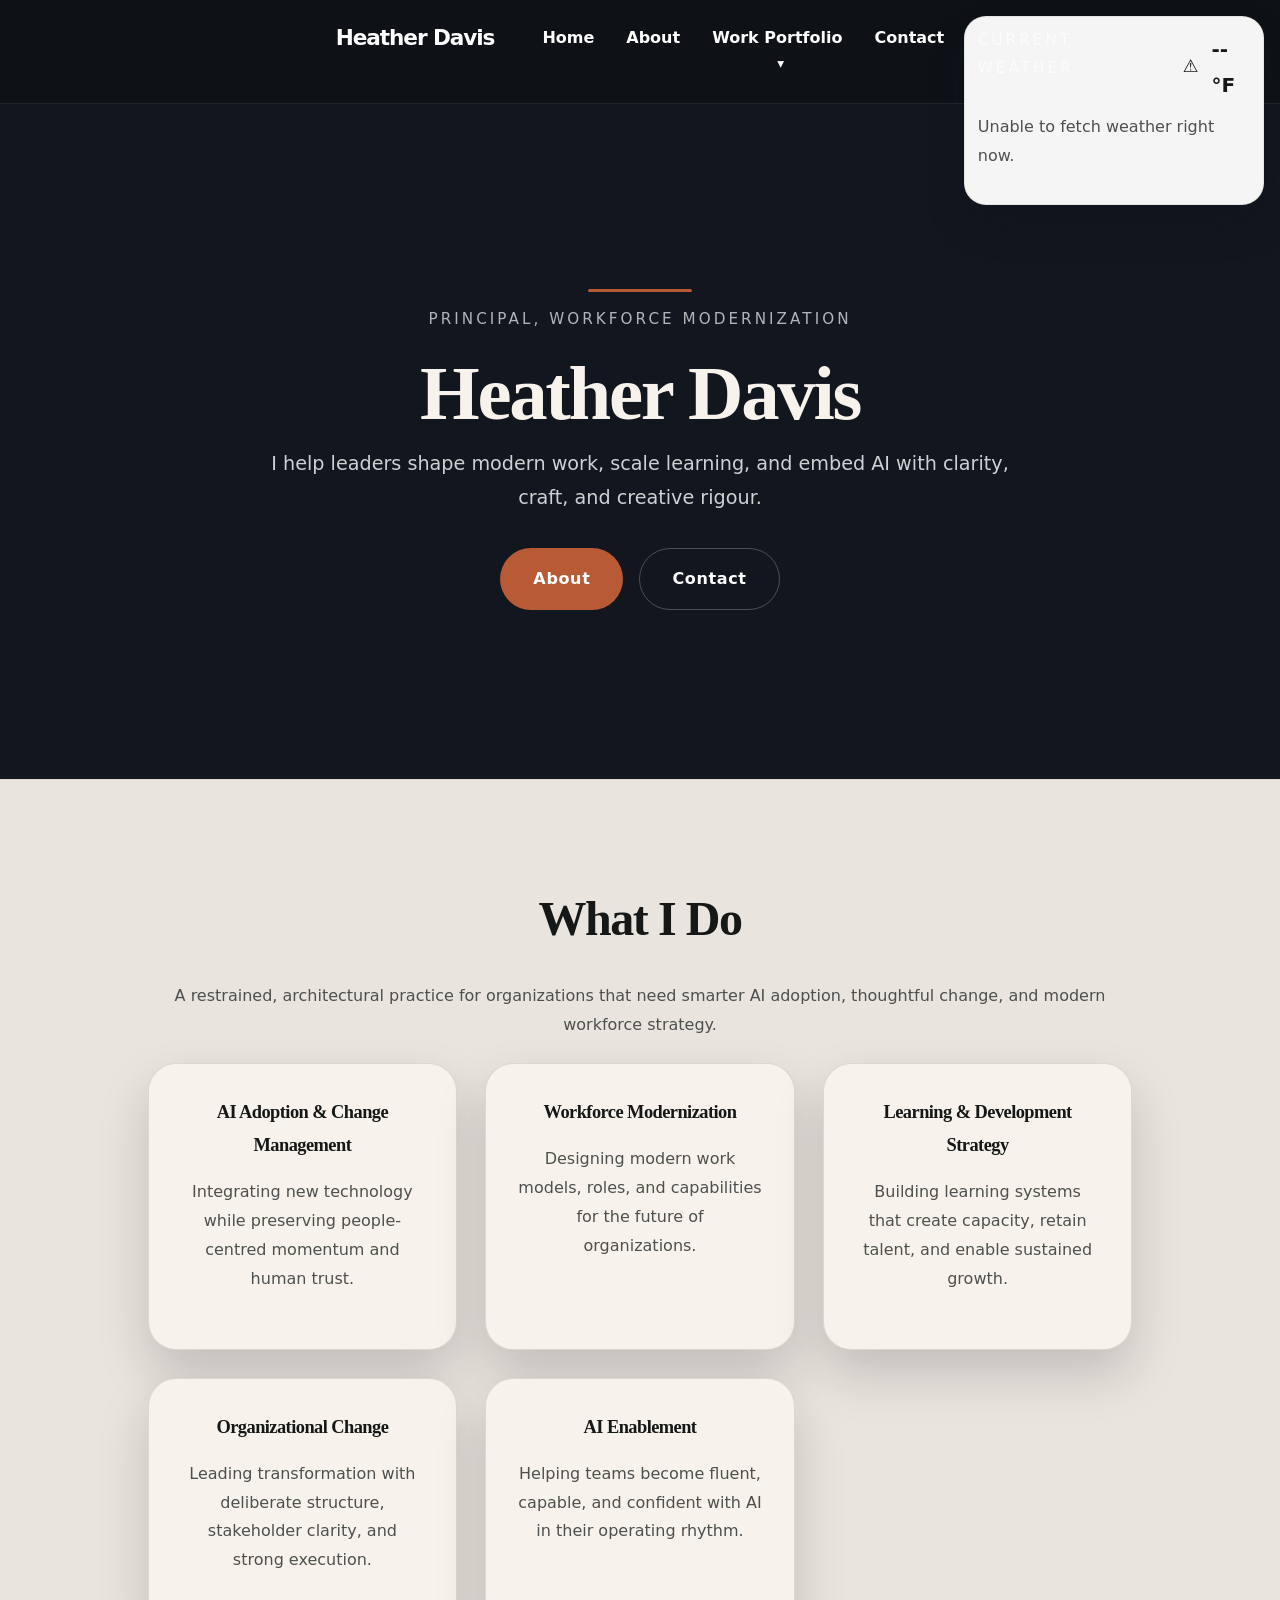
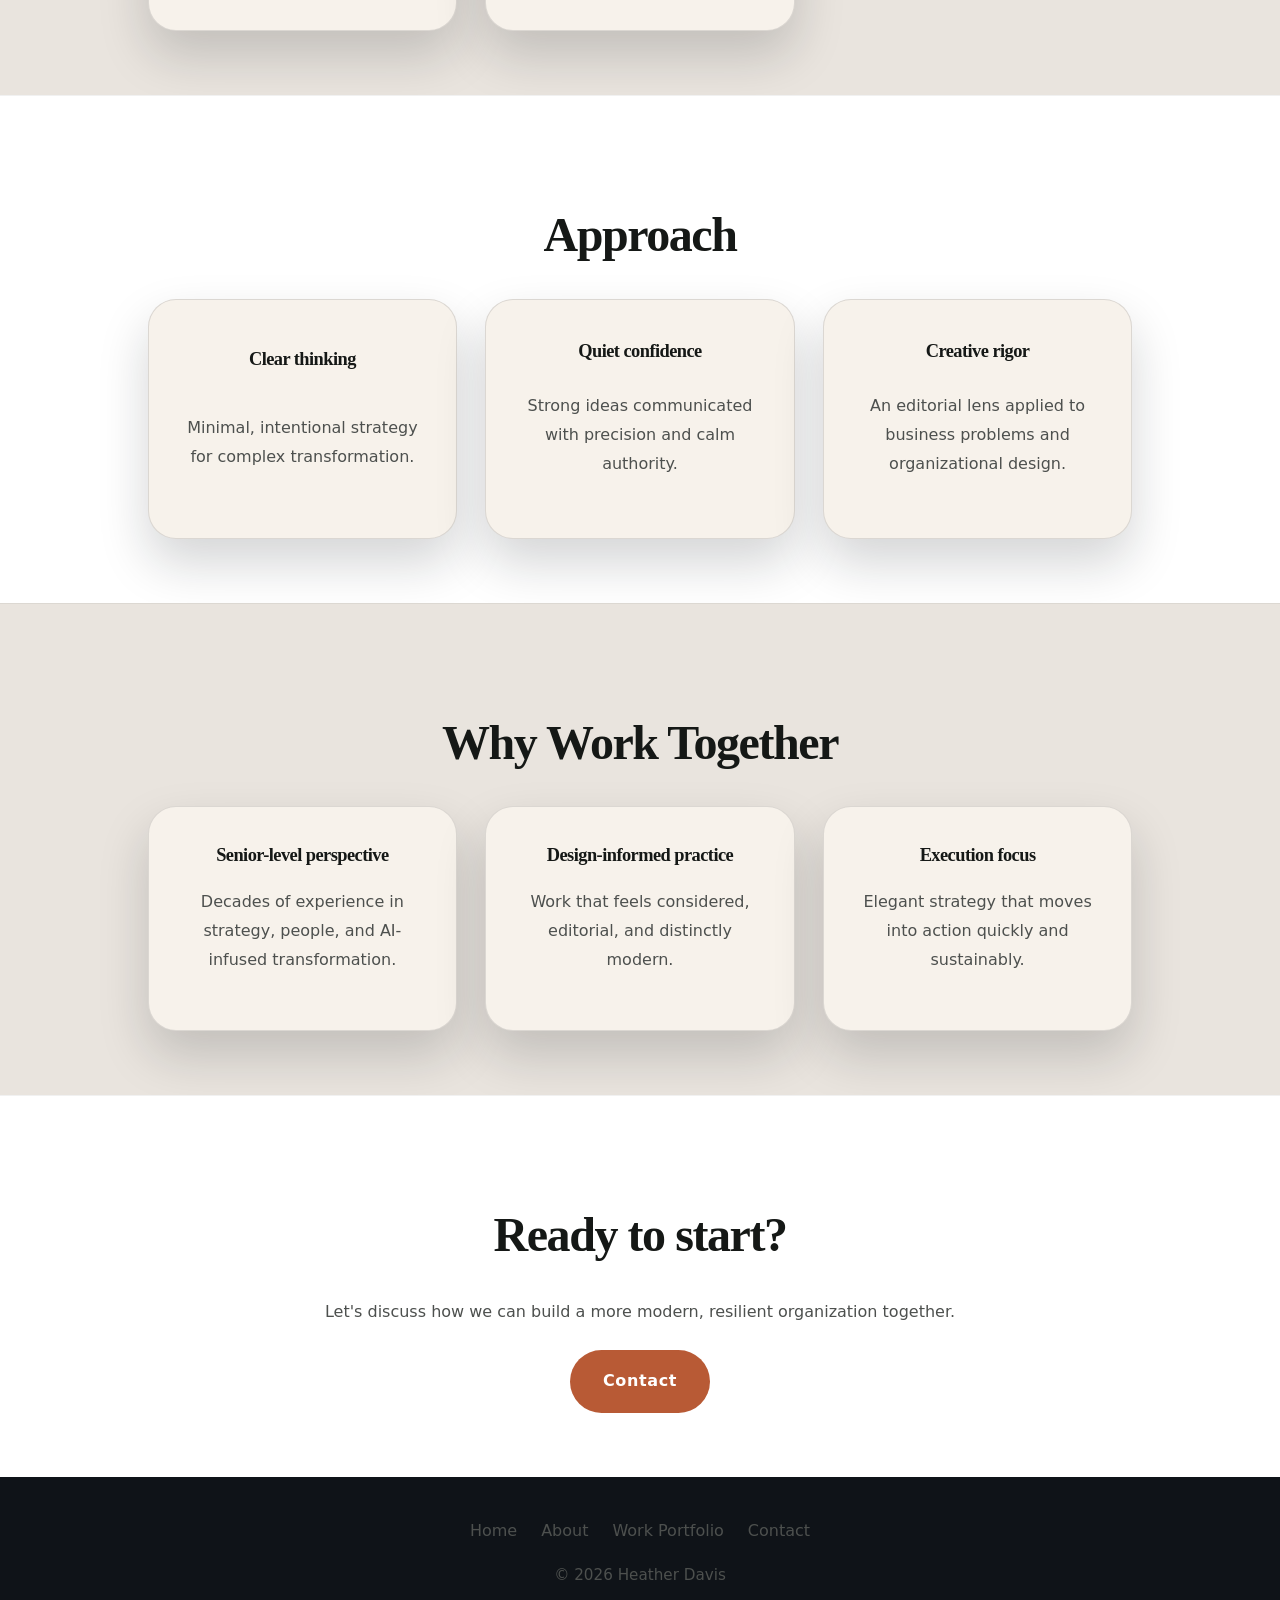
==== commit efbd54b0: "update site styles and add weather widget with geolocaiton and current weather display." ====
--- a/index.html
+++ b/index.html
@@ -5,6 +5,66 @@
   <meta name="viewport" content="width=device-width, initial-scale=1.0">
   <title>Heather Davis — AI Adoption & Organizational Change</title>
   <link rel="stylesheet" href="css/styles.css">
+  <style>
+    .weather-card {
+      position: absolute;
+      top: 1rem;
+      right: 1rem;
+      width: 300px;
+      margin: 0;
+      text-align: left;
+      padding: 0.65rem 0.8rem;
+      border-radius: 22px;
+      background: rgba(255, 255, 255, 0.96);
+      border: 1px solid rgba(20, 20, 20, 0.08);
+      box-shadow: 0 18px 40px rgba(15, 20, 25, 0.16);
+      backdrop-filter: blur(18px);
+    }
+
+    .weather-header {
+      display: flex;
+      align-items: center;
+      justify-content: space-between;
+      gap: 0.5rem;
+      margin-bottom: 0.45rem;
+    }
+
+    .weather-summary {
+      display: flex;
+      align-items: center;
+      gap: 0.45rem;
+      font-size: 1.25rem;
+      font-weight: 700;
+    }
+
+    .weather-emoji {
+      display: inline-flex;
+      align-items: center;
+      justify-content: center;
+      width: 1.8rem;
+      height: 1.8rem;
+      font-size: 1.1rem;
+    }
+
+    .weather-details {
+      color: var(--text-muted);
+      font-size: 0.82rem;
+      margin-top: 0.25rem;
+    }
+
+    @media (max-width: 860px) {
+      .weather-card {
+        position: static;
+        width: auto;
+        margin: 1rem auto 0;
+      }
+
+      .weather-header {
+        flex-direction: column;
+        align-items: flex-start;
+      }
+    }
+  </style>
 </head>
 <body>
   <header>
@@ -22,11 +82,23 @@
         <li><a href="pages/contact.html">Contact</a></li>
       </ul>
     </nav>
+  <div class="weather-card fade-section">
+    <div class="weather-header">
+      <p class="hero-type">Current weather</p>
+      <div class="weather-summary">
+        <span id="weather-emoji" class="weather-emoji">☀️</span>
+        <span id="weather-temp">--°F</span>
+      </div>
+    </div>
+    <p id="weather-description">Allow location access to display the current weather conditions in your area.</p>
+    <p class="weather-details" id="weather-location">Detecting location…</p>
+  </div>
+
   </header>
 
   <section class="hero fade-section">
     <div class="hero-content">
-      <p class="hero-type">Senior consultant / designer</p>
+      <p class="hero-type">Principal, Workforce Modernization</p>
       <h1>Heather Davis</h1>
       <p class="hero-subtitle">I help leaders shape modern work, scale learning, and embed AI with clarity, craft, and creative rigour.</p>
       <div class="hero-actions">
@@ -136,6 +208,128 @@
       });
     }, { threshold: 0.2 });
     sections.forEach(section => observer.observe(section));
+
+    const emojiMap = {
+      0: '☀️',
+      1: '⛅',
+      2: '⛅',
+      3: '☁️',
+      45: '🌫️',
+      48: '🌫️',
+      51: '🌦️',
+      53: '🌦️',
+      55: '🌦️',
+      61: '🌧️',
+      63: '🌧️',
+      65: '🌧️',
+      66: '🌨️',
+      67: '🌨️',
+      71: '❄️',
+      73: '❄️',
+      75: '❄️',
+      80: '🌧️',
+      81: '🌧️',
+      82: '🌧️',
+      85: '❄️',
+      86: '❄️',
+      95: '⛈️',
+      96: '⛈️',
+      99: '⛈️'
+    };
+
+    const labelMap = {
+      0: 'Clear sky',
+      1: 'Mainly clear',
+      2: 'Partly cloudy',
+      3: 'Overcast',
+      45: 'Fog',
+      48: 'Depositing rime fog',
+      51: 'Light drizzle',
+      53: 'Moderate drizzle',
+      55: 'Dense drizzle',
+      61: 'Slight rain',
+      63: 'Moderate rain',
+      65: 'Heavy rain',
+      66: 'Freezing rain',
+      67: 'Heavy freezing rain',
+      71: 'Slight snow',
+      73: 'Moderate snow',
+      75: 'Heavy snow',
+      80: 'Slight rain showers',
+      81: 'Moderate rain showers',
+      82: 'Violent rain showers',
+      85: 'Slight snow showers',
+      86: 'Heavy snow showers',
+      95: 'Thunderstorm',
+      96: 'Thunderstorm with hail',
+      99: 'Heavy thunderstorm with hail'
+    };
+
+    const weatherEmoji = document.getElementById('weather-emoji');
+    const weatherTemp = document.getElementById('weather-temp');
+    const weatherDescription = document.getElementById('weather-description');
+    const weatherLocation = document.getElementById('weather-location');
+
+    function setWeatherMessage(temp, code, coords) {
+      weatherEmoji.textContent = emojiMap[code] || '🌤️';
+      weatherTemp.textContent = `${Math.round(temp)}°F`;
+      weatherDescription.textContent = labelMap[code] || 'Clear conditions';
+      weatherLocation.textContent = `Lat ${coords.lat.toFixed(2)}, Lon ${coords.lon.toFixed(2)}`;
+    }
+
+    function setWeatherError(message) {
+      weatherEmoji.textContent = '⚠️';
+      weatherTemp.textContent = '--°F';
+      weatherDescription.textContent = message;
+      weatherLocation.textContent = '';
+    }
+
+    function fetchWeather(lat, lon) {
+      const apiUrl = `https://api.open-meteo.com/v1/forecast?latitude=${lat}&longitude=${lon}&current_weather=true&temperature_unit=fahrenheit&timezone=auto`;
+      fetch(apiUrl)
+        .then(response => response.json())
+        .then(data => {
+          if (data && data.current_weather) {
+            setWeatherMessage(data.current_weather.temperature, data.current_weather.weathercode, { lat, lon });
+          } else {
+            setWeatherError('Weather data unavailable.');
+          }
+        })
+        .catch(() => setWeatherError('Unable to fetch weather right now.'));
+    }
+
+    function initWeather() {
+      const fallback = { lat: 47.2701, lon: -122.5360, label: 'University Place, WA' };
+
+      if (!navigator.geolocation) {
+        weatherDescription.textContent = 'Geolocation unavailable; showing University Place, WA fallback.';
+        weatherLocation.textContent = fallback.label;
+        fetchWeather(fallback.lat, fallback.lon);
+        return;
+      }
+
+      navigator.geolocation.getCurrentPosition(
+        position => {
+          const { latitude, longitude } = position.coords;
+          weatherLocation.textContent = `Loading weather for ${latitude.toFixed(2)}, ${longitude.toFixed(2)}...`;
+          fetchWeather(latitude, longitude);
+        },
+        error => {
+          if (error.code === error.PERMISSION_DENIED) {
+            weatherDescription.textContent = 'Enable location to see your weather. Showing University Place, WA fallback.';
+            weatherLocation.textContent = fallback.label;
+            fetchWeather(fallback.lat, fallback.lon);
+          } else {
+            weatherDescription.textContent = 'Unable to determine location; showing University Place, WA fallback.';
+            weatherLocation.textContent = fallback.label;
+            fetchWeather(fallback.lat, fallback.lon);
+          }
+        },
+        { enableHighAccuracy: true, maximumAge: 300000, timeout: 10000 }
+      );
+    }
+
+    initWeather();
   </script>
 </body>
 </html>
--- a/css/styles.css
+++ b/css/styles.css
@@ -1,11 +1,11 @@
 ﻿:root {
-  --background: #f5efe3;
-  --surface: #ffffff;
-  --text-dark: #141414;
-  --text-muted: #565551;
-  --accent: #4d6d92;
-  --border: rgba(20, 20, 20, 0.08);
-  --shadow: rgba(20, 20, 20, 0.08);
+  --background: #0f1318;
+  --surface: #f7f2eb;
+  --text-dark: #151816;
+  --text-muted: #4d504e;
+  --accent: #b85a35;
+  --border: rgba(17, 21, 26, 0.12);
+  --shadow: rgba(15, 20, 25, 0.18);
 }
 
 * {
@@ -13,6 +13,7 @@
   padding: 0;
   box-sizing: border-box;
 }
+
 
 html {
   scroll-behavior: smooth;
@@ -81,9 +82,16 @@
   position: sticky;
   top: 0;
   z-index: 100;
-  background: rgba(245, 239, 227, 0.94);
+  background: rgba(15, 19, 24, 0.94);
   backdrop-filter: blur(16px);
-  border-bottom: 1px solid var(--border);
+  border-bottom: 1px solid rgba(255, 255, 255, 0.08);
+  padding-bottom: 1.6rem;
+}
+
+nav,
+.logo,
+.nav-links > li > a {
+  color: white;
 }
 
 nav {
@@ -134,6 +142,10 @@
 .submenu a:hover::after {
   width: 100%;
   left: 0;
+}
+
+header .nav-links > li > a {
+  color: white;
 }
 
 .nav-group {
@@ -212,27 +224,61 @@
 .hero-alt,
 section {
   padding: 6rem 5% 4rem;
+  color: var(--text-dark);
+  background: rgba(247, 242, 235, 0.94);
+  border-top: 1px solid rgba(17, 21, 26, 0.06);
 }
 
 .hero {
   min-height: 75vh;
   display: grid;
   place-items: center;
-  background: linear-gradient(180deg, #f7f1e8 0%, #f5efe3 100%);
+  background: #12161f;
+  color: var(--surface);
+}
+
+.hero.about {
+  padding: 4rem 5% 3rem;
+}
+
+.hero.about h1 {
+  font-size: clamp(2.8rem, 4vw, 3.2rem);
 }
 
 .hero-content {
   max-width: 860px;
   margin: 0 auto;
+  position: relative;
+}
+
+.hero-content::before {
+  content: '';
+  position: absolute;
+  top: -1rem;
+  left: 50%;
+  transform: translateX(-50%);
+  width: 6.5rem;
+  height: 3px;
+  background: var(--accent);
+  border-radius: 999px;
 }
 
 .hero-type {
   display: inline-block;
   margin-bottom: 1.5rem;
-  color: var(--text-muted);
+  color: rgba(255, 255, 255, 0.68);
   font-size: 0.95rem;
   letter-spacing: 0.2em;
   text-transform: uppercase;
+}
+
+.hero .hero-subtitle {
+  color: rgba(255, 255, 255, 0.8);
+}
+
+.hero .btn-secondary {
+  color: white;
+  border-color: rgba(255, 255, 255, 0.24);
 }
 
 .hero-subtitle {
